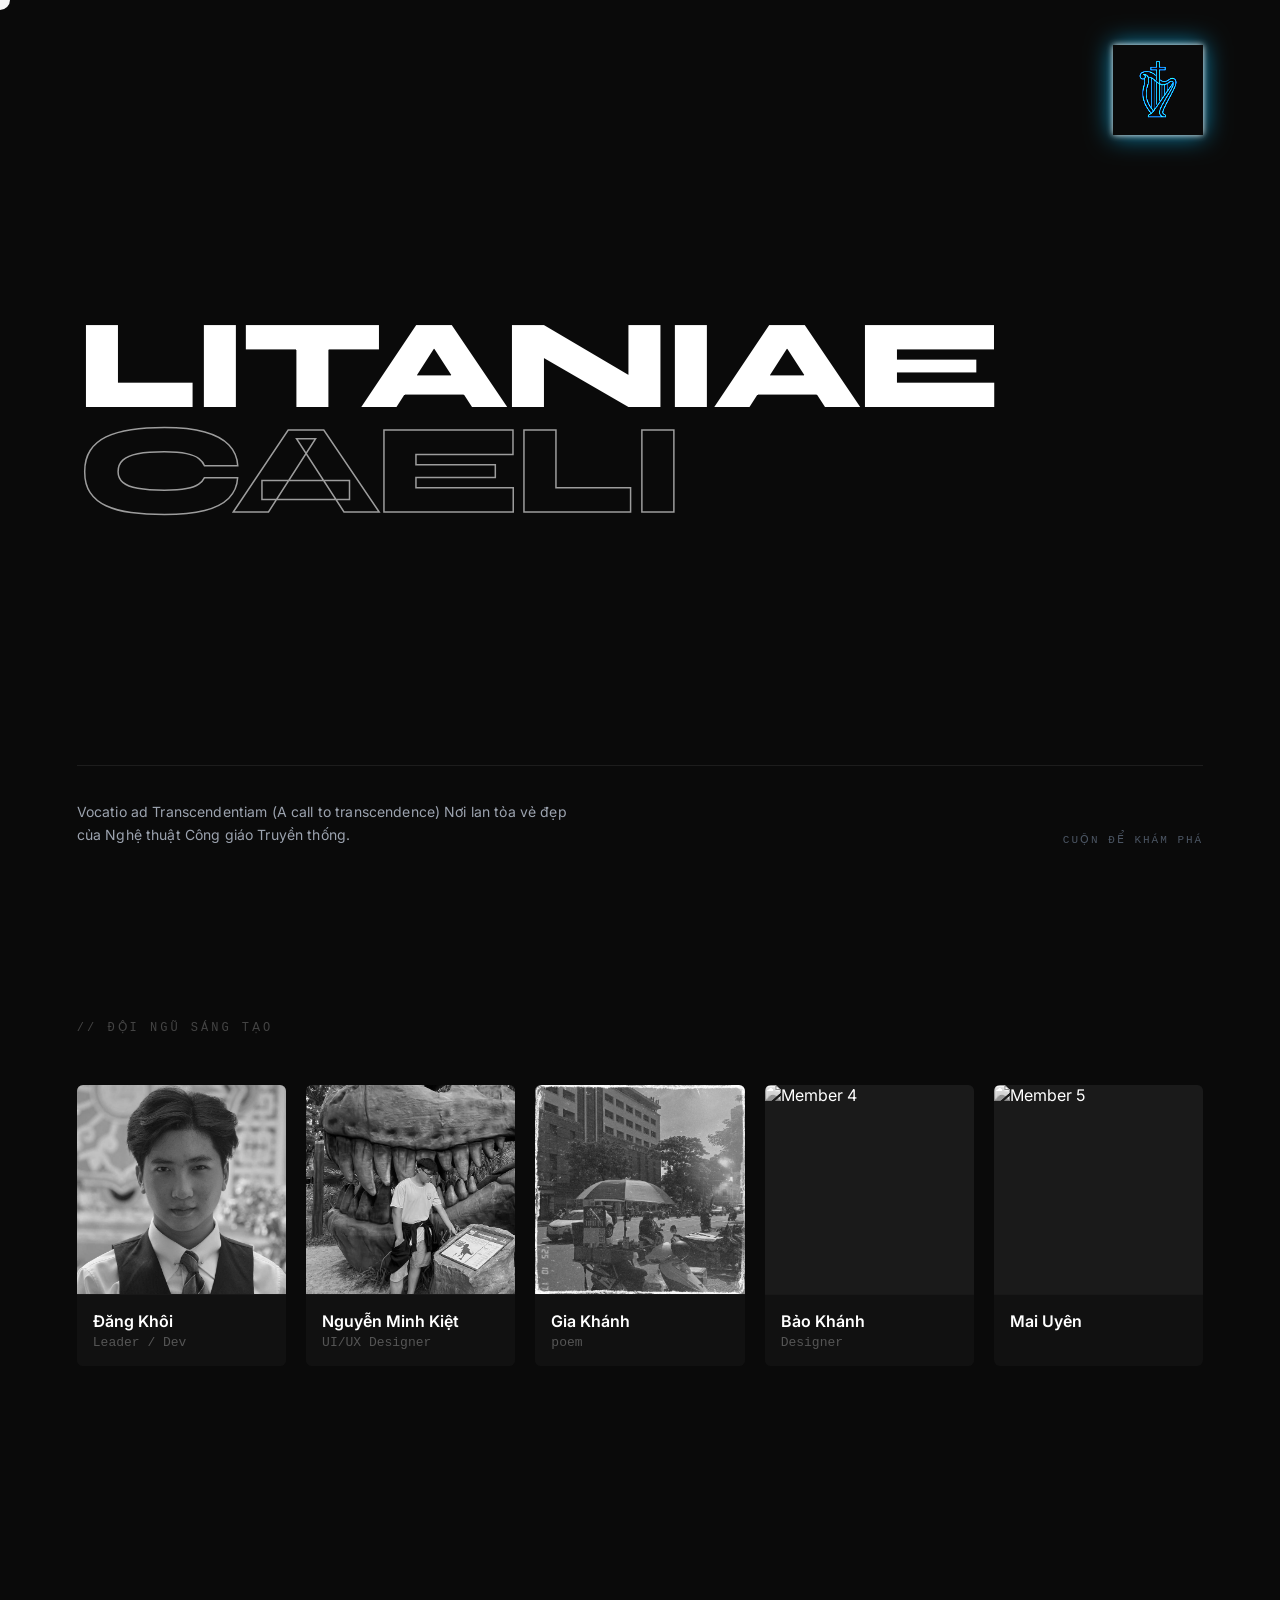
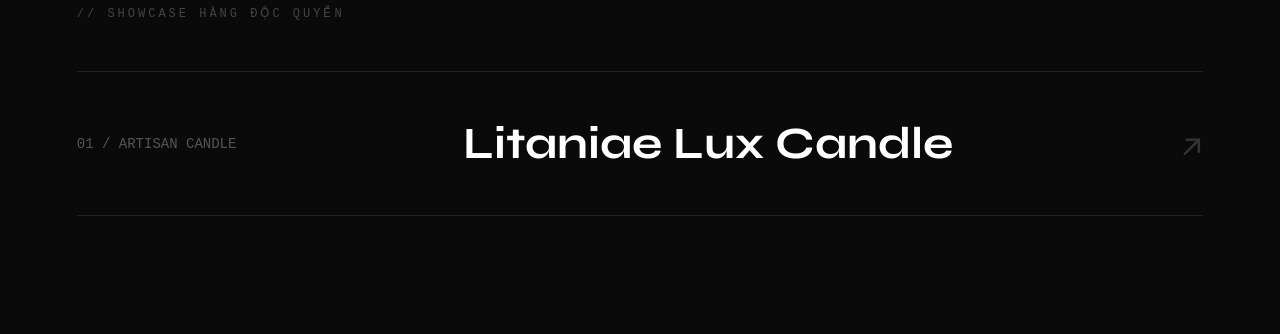
==== index.html @ fa3fce07 "Add files via upload" ====
<!DOCTYPE html>
<html lang="vi">

<head>
    <meta charset="UTF-8">
    <meta name="viewport" content="width=device-width, initial-scale=1.0">
    <title>Litaniae Caeli Showcase</title>
    <link rel="stylesheet" href="style.css">

    <link rel="preconnect" href="https://fonts.googleapis.com">
    <link rel="preconnect" href="https://fonts.gstatic.com" crossorigin>
    <link href="https://fonts.googleapis.com/css2?family=Syne:wght=700;800&family=Inter:wght=300;400;600&display=swap"
        rel="stylesheet">
</head>

<body>

    <div class="custom-cursor" id="cursor"></div>

    <main id="main-page">
        <section class="hero">
            <div class="hero-top-right-image hover-target" data-hover="ARTWORK">
                <img src="logo.jpg" alt="Litaniae Main Artwork">
            </div>

            <div class="hero-title-wrapper">
                <h1 class="hero-title">LITANIAE</h1>
                <h1 class="hero-title text-stroke">CAELI</h1>
            </div>

            <div class="hero-footer">
                <div class="hero-bio">
                    <p>Vocatio ad Transcendentiam (A call to transcendence)
                        Nơi lan tỏa vẻ đẹp của Nghệ thuật Công giáo Truyền thống.</p>
                </div>
                <div class="scroll-indicator">
                    <span>CUỘN ĐỂ KHÁM PHÁ</span>
                </div>
            </div>
        </section>

        <!-- KHU VỰC THÀNH VIÊN NHÓM -->
        <section class="gallery-section">
            <p class="section-tag">// ĐỘI NGŨ SÁNG TẠO</p>
            <div class="team-grid">

                <!-- Thành viên 1 -->
                <div class="team-card hover-target" data-hover="XEM"
                    onclick="openMemberDetail('Đăng Khôi', 'Trưởng Nhóm / Lead Developer', 'Đang theo học tại trường Đại Học Bách Khoa HCM, đam mê âm nhạc và kỹ thuật', '474802882_2032205493955279_142606396455532337_n.jpg')">
                    <div class="team-img-wrapper">
                        <img src="474802882_2032205493955279_142606396455532337_n.jpg" alt="Member 1">
                    </div>
                    <div class="team-info-brief">
                        <h3>Đăng Khôi</h3>
                        <p>Leader / Dev</p>
                    </div>
                </div>

                <!-- Thành viên 2 -->
                <div class="team-card hover-target" data-hover="XEM"
                    onclick="openMemberDetail('Nguyễn Minh Kiệt', 'UI/UX Designer', 'Đam mê viết code và tạo các chương trình.', '532950174_789521837352255_2466299959745146514_n.jpg')">
                    <div class="team-img-wrapper">
                        <img src="532950174_789521837352255_2466299959745146514_n.jpg" alt="Member 2">
                    </div>
                    <div class="team-info-brief">
                        <h3>Nguyễn Minh Kiệt</h3>
                        <p>UI/UX Designer</p>
                    </div>
                </div>

                <!-- Thành viên 3 -->
                <div class="team-card hover-target" data-hover="XEM"
                    onclick="openMemberDetail('Gia Khánh', 'poem', '', '572390786_1191962512827200_3098160770003406042_n.jpg')">
                    <div class="team-img-wrapper">
                        <img src="572390786_1191962512827200_3098160770003406042_n.jpg" alt="Member 3">
                    </div>
                    <div class="team-info-brief">
                        <h3>Gia Khánh</h3>
                        <p>poem</p>
                    </div>
                </div>

                <!-- Thành viên 4 -->
                <div class="team-card hover-target" data-hover="XEM"
                    onclick="openMemberDetail('Bảo Khánh', 'Designer', '', '')">
                    <div class="team-img-wrapper">
                        <img src="" alt="Member 4">
                    </div>
                    <div class="team-info-brief">
                        <h3>Bảo Khánh</h3>
                        <p>Designer</p>
                    </div>
                </div>

                <!-- Thành viên 5 -->
                <div class="team-card hover-target" data-hover="XEM" onclick="openMemberDetail('Mai Uyên', '', '', '')">
                    <div class="team-img-wrapper">
                        <img src="" alt="Member 5">
                    </div>
                    <div class="team-info-brief">
                        <h3>Mai Uyên</h3>
                        <p></p>
                    </div>
                </div>

            </div>
        </section>

        <!-- SHOWCASE SẢN PHẨM HOÀN THIỆN -->
        <section class="products-section">
            <p class="section-tag">// SHOWCASE HÀNG ĐỘC QUYỀN</p>
            <div class="awwwards-product-list">

                <div class="product-row hover-target" data-hover="MUA"
                    onclick="openDetail('Litaniae Lux Candle', '35,000 VND', 'Dòng nến thơm nghệ thuật cao cấp được chế tác thủ công hoàn toàn từ sáp đậu nành tự nhiên. Hương thơm thanh khiết mang lại cảm giác bình an, thư thái sâu lắng, tôn vinh nét đẹp không gian sống cổ điển và tĩnh lặng.', 'candle.jpg')">
                    <div class="prod-meta">01 / ARTISAN CANDLE</div>
                    <h2 class="prod-title">Litaniae Lux Candle</h2>
                    <span class="prod-arrow">↗</span>
                </div>

            </div>
        </section>
    </main>

    <!-- TRANG OVERLAY CHI TIẾT ĐỘNG (DÙNG CHUNG) -->
    <div class="detail-overlay-page hidden" id="detail-page">
        <!-- Nút Close cố định tinh tế góc phải -->
        <div class="close-fixed-zone hover-target" data-hover="ĐÓNG" onclick="closeDetail()">
            <span>← CLOSE</span>
        </div>

        <div class="detail-container" id="detail-container-layout">
            <div class="detail-gallery" id="detail-gallery-box">
                <img id="detail-img" src="" alt="Detail View">

                <!-- Icon cuộn chuột hướng dẫn (chỉ hiện ở bản Concept) -->
                <div class="scroll-down-hint" id="scroll-hint">
                    <span class="mouse-icon"></span>
                    <p>SCROLL DOWN</p>
                </div>
            </div>

            <div class="detail-content" id="detail-content-box">
                <h1 id="detail-name" class="detail-main-title">Tên tiêu đề</h1>
                <p id="detail-price" class="detail-main-price">Giá hoặc vị trí chức vụ</p>
                <p id="detail-desc" class="detail-main-desc">Nội dung văn bản chi tiết...</p>

                <!-- Form đặt hàng cao cấp (Sẽ ẩn nếu mở xem Thành Viên) -->
                <form id="orderForm" class="awwwards-form">
                    <input type="hidden" id="form-product-name">
                    <div class="input-line">
                        <input type="text" id="customerName" placeholder="HỌ VÀ TÊN của bạn là gì?" required>
                    </div>
                    <div class="input-line">
                        <input type="tel" id="phoneNumber" placeholder="SỐ ĐIỆN THOẠI / ZALO để nhận tư vấn..."
                            required>
                    </div>
                    <button type="submit" class="btn-submit-premium hover-target" data-hover="GỬI">GỬI ĐĂNG KÝ SỞ
                        HỮU</button>
                </form>
            </div>
        </div>
    </div>

    <script src="script.js"></script>
</body>

</html>
---- style.css ----
/* ==========================================================================
   1. RESET & SETUP NỀN TẢNG
   ========================================================================== */
* {
    margin: 0;
    padding: 0;
    box-sizing: border-box;
    cursor: none;
}

body {
    background-color: #0A0A0A;
    color: #ffffff;
    font-family: 'Inter', sans-serif;
    overflow-x: hidden;
    -webkit-font-smoothing: antialiased;
}

/* 🖱️ CUSTOM CURSOR */
.custom-cursor {
    width: 20px;
    height: 20px;
    background: #fff;
    border-radius: 50%;
    position: fixed;
    transform: translate(-50%, -50%);
    pointer-events: none;
    z-index: 9999;
    mix-blend-mode: difference;
    transition: width 0.2s cubic-bezier(0.16, 1, 0.3, 1),
        height 0.2s cubic-bezier(0.16, 1, 0.3, 1),
        background-color 0.2s;
    display: flex;
    align-items: center;
    justify-content: center;
    font-size: 0px;
    font-weight: bold;
    font-family: monospace;
    color: black;
}

.custom-cursor.active {
    width: 80px;
    height: 80px;
    background: #ffffff;
    mix-blend-mode: normal;
    font-size: 11px;
    letter-spacing: 2px;
}

/* ==========================================================================
   2. HERO SECTION & HIỆU ỨNG LOGO WOW NEON GLOW
   ========================================================================== */
.hero {
    height: 100vh;
    display: flex;
    flex-direction: column;
    justify-content: space-between;
    padding: 8vh 6vw 6vh 6vw;
    position: relative;
}

/* 🎯 LOGO SIÊU THỰC - TRẮNG XANH PHÁT SÁNG CAO CẤP */
.hero-top-right-image {
    position: absolute;
    top: 45px;
    right: 6vw;
    width: 90px;
    aspect-ratio: 1 / 1;
    overflow: hidden;
    z-index: 10;

    /* Tách nền trắng của JPG, đảo nét đen thành trắng */
    mix-blend-mode: screen;

    /* Chuỗi filter ma thuật: Đổi màu sang Cyan/Blue điện tử và đẩy mạnh độ sáng */
    filter: invert(1) brightness(1) contrast(1.2) sepia(1) hue-rotate(170deg) saturate(6) drop-shadow(0px 0px 3px rgba(255, 255, 255, 0.95)) drop-shadow(0px 0px 12px rgba(0, 191, 255, 0.7));

    /* Hiệu ứng nhịp đập lơ lửng tinh tế */
    animation: neonPulse 4s ease-in-out infinite alternate;
    transition: all 0.7s cubic-bezier(0.16, 1, 0.3, 1);
}

.hero-top-right-image img {
    width: 100%;
    height: 100%;
    object-fit: contain;
}

/* Khi người dùng hover chuột vào Logo */
.hero-top-right-image:hover {
    transform: scale(1.15) rotate(8deg);

    /* Tăng cường độ phát sáng Neon Cyber mạnh mẽ hơn khi hover */
    filter: invert(1) brightness(1.3) contrast(1.3) sepia(1) hue-rotate(175deg) saturate(9) drop-shadow(0px 0px 5px rgba(255, 255, 255, 1)) drop-shadow(0px 0px 20px rgba(0, 238, 255, 0.9)) drop-shadow(0px 0px 40px rgba(0, 102, 255, 0.4));
}

/* Animation tạo độ nhịp nhàng siêu thực cho logo */
@keyframes neonPulse {
    0% {
        transform: translateY(0);
        opacity: 0.85;
    }

    100% {
        transform: translateY(-6px);
        opacity: 1;
    }
}

.hero-title-wrapper {
    margin-top: auto;
    margin-bottom: auto;
    display: flex;
    flex-direction: column;
    justify-content: center;
    flex-grow: 1;
    z-index: 2;
    pointer-events: none;
}

.hero-title {
    font-family: 'Syne', sans-serif;
    font-size: 10vw;
    font-weight: 800;
    line-height: 0.82;
    letter-spacing: -0.04em;
    text-transform: uppercase;
}

.text-stroke {
    color: transparent;
    -webkit-text-stroke: 1.5px rgba(255, 255, 255, 0.6);
}

.hero-footer {
    display: flex;
    justify-content: space-between;
    align-items: flex-end;
    width: 100%;
    border-top: 1px solid rgba(255, 255, 255, 0.08);
    padding-top: 35px;
    z-index: 2;
}

.hero-bio {
    max-width: 500px;
    text-align: left;
}

.hero-bio p {
    font-family: 'Inter', sans-serif;
    font-size: 14px;
    font-weight: 400;
    line-height: 1.6;
    color: #9ca3af;
    letter-spacing: 0.01em;
}

.scroll-indicator {
    font-family: monospace;
    font-size: 11px;
    color: #4b5563;
    letter-spacing: 2px;
    display: flex;
    flex-direction: column;
    align-items: flex-end;
    gap: 8px;
    transition: color 0.3s;
}

.scroll-indicator:hover {
    color: #ffffff;
}

/* ==========================================================================
   3. VISUAL GALLERY & TEAM GRID
   ========================================================================== */
.gallery-section,
.products-section {
    padding: 120px 6vw;
}

.section-tag {
    font-family: monospace;
    color: #444;
    font-size: 12px;
    margin-bottom: 50px;
    letter-spacing: 3px;
}

.team-grid {
    display: grid;
    grid-template-columns: repeat(5, 1fr);
    gap: 30px 20px;
}

.team-card {
    background: #111;
    border-radius: 6px;
    overflow: hidden;
    display: flex;
    flex-direction: column;
    transition: transform 0.4s ease;
}

.team-img-wrapper {
    width: 100%;
    aspect-ratio: 1 / 1;
    overflow: hidden;
    background: #1a1a1a;
}

.team-card img {
    width: 100%;
    height: 100%;
    object-fit: cover;
    filter: grayscale(100%);
    transition: transform 0.8s cubic-bezier(0.16, 1, 0.3, 1),
        filter 0.8s cubic-bezier(0.16, 1, 0.3, 1);
}

.team-card:hover img {
    transform: scale(1.06);
    filter: grayscale(0%);
}

.team-info-brief {
    padding: 16px;
    background: #111;
    border-top: 1px solid rgba(255, 255, 255, 0.03);
}

.team-info-brief h3 {
    font-size: 16px;
    font-weight: 600;
    color: #ffffff;
    margin-bottom: 4px;
}

.team-info-brief p {
    font-size: 13px;
    color: #555;
    font-family: monospace;
}

/* ==========================================================================
   4. PRODUCT SHOWCASE
   ========================================================================== */
.awwwards-product-list {
    border-top: 1px solid #222;
}

.product-row {
    display: flex;
    justify-content: space-between;
    align-items: center;
    padding: 45px 0;
    border-bottom: 1px solid #222;
    transition: padding 0.4s cubic-bezier(0.16, 1, 0.3, 1),
        border-color 0.4s;
}

.product-row:hover {
    padding-left: 30px;
    border-color: #ffffff;
}

.prod-meta {
    font-family: monospace;
    color: #555;
    font-size: 14px;
}

.prod-title {
    font-family: 'Syne', sans-serif;
    font-size: 3.5vw;
    font-weight: 700;
    transition: color 0.3s;
}

.product-row:hover .prod-title {
    color: #22d3ee;
}

.prod-arrow {
    font-size: 2.5vw;
    color: #333;
    transition: transform 0.3s, color 0.3s;
}

.product-row:hover .prod-arrow {
    color: #fff;
    transform: translate(5px, -5px);
}

/* ==========================================================================
   5. DETAIL PAGE OVERLAY
   ========================================================================== */
.detail-overlay-page {
    position: fixed;
    inset: 0;
    background: #0A0A0A;
    z-index: 1000;
    overflow-y: auto;
    opacity: 0;
    visibility: hidden;
    transform: translateY(100%);
    transition: transform 0.85s cubic-bezier(0.16, 1, 0.3, 1),
        opacity 0.6s ease,
        visibility 0.85s;
}

.detail-overlay-page.slide-from-right {
    transform: translateX(100%) translateY(0%);
}

.detail-overlay-page.active-page {
    transform: translateX(0%) translateY(0%);
    opacity: 1;
    visibility: visible;
}

.hidden {
    display: none !important;
}

.close-fixed-zone {
    position: fixed;
    top: 40px;
    right: 6vw;
    font-family: monospace;
    font-size: 11px;
    letter-spacing: 3px;
    color: #ffffff;
    background: rgba(10, 10, 10, 0.7);
    padding: 12px 24px;
    border: 1px solid rgba(255, 255, 255, 0.15);
    border-radius: 30px;
    backdrop-filter: blur(12px);
    z-index: 1010;
    transition: all 0.3s cubic-bezier(0.16, 1, 0.3, 1);
}

.close-fixed-zone:hover {
    background: #ffffff;
    color: #000000;
    border-color: #ffffff;
}

.detail-container {
    display: flex;
    flex-direction: column;
    width: 100%;
}

.detail-container .detail-gallery {
    width: 90%;
    height: 85vh;
    margin: 20px auto 0 auto;
    position: relative;
    overflow: hidden;
    border-radius: 12px;
    border: 1px solid rgba(255, 255, 255, 0.05);
}

.detail-container .detail-gallery img {
    width: 100%;
    height: 100%;
    object-fit: cover;
    transform: scale(1.15);
    transition: transform 1.6s cubic-bezier(0.16, 1, 0.3, 1);
}

.detail-overlay-page.active-page .detail-gallery img {
    transform: scale(1.0);
}

.scroll-down-hint {
    position: absolute;
    bottom: 30px;
    left: 50%;
    transform: translateX(-50%);
    text-align: center;
    font-family: monospace;
    font-size: 11px;
    letter-spacing: 2px;
    color: rgba(255, 255, 255, 0.5);
    pointer-events: none;
}

.mouse-icon {
    display: block;
    width: 20px;
    height: 32px;
    border: 2px solid rgba(255, 255, 255, 0.6);
    border-radius: 15px;
    margin: 0 auto 10px;
    position: relative;
}

.mouse-icon::before {
    content: '';
    width: 4px;
    height: 8px;
    background: #fff;
    position: absolute;
    top: 6px;
    left: 50%;
    transform: translateX(-50%);
    border-radius: 2px;
    animation: scrollWheel 1.5s infinite;
}

.detail-container .detail-content {
    max-width: 750px;
    margin: 80px auto 80px auto;
    padding: 0 20px;
}

.detail-container.member-layout {
    display: grid;
    grid-template-columns: 45% 55%;
    gap: 80px;
    max-width: 1200px;
    margin: 100px auto 0 auto;
    padding: 0 4vw;
    align-items: center;
}

.detail-container.member-layout .detail-gallery {
    width: 100%;
    height: auto;
    aspect-ratio: 3 / 4;
    margin: 0;
    border-radius: 8px;
}

.detail-container.member-layout .detail-content {
    margin: 0;
    padding: 0;
}

.detail-main-title,
.detail-main-price,
.detail-main-desc,
.awwwards-form {
    opacity: 0;
    transform: translateY(40px);
    transition: opacity 0.85s cubic-bezier(0.16, 1, 0.3, 1),
        transform 0.85s cubic-bezier(0.16, 1, 0.3, 1);
}

.detail-overlay-page.active-page .detail-main-title {
    opacity: 1;
    transform: translateY(0);
    transition-delay: 0.3s;
}

.detail-overlay-page.active-page .detail-main-price {
    opacity: 1;
    transform: translateY(0);
    transition-delay: 0.42s;
}

.detail-overlay-page.active-page .detail-main-desc {
    opacity: 1;
    transform: translateY(0);
    transition-delay: 0.54s;
}

.detail-overlay-page.active-page .awwwards-form {
    opacity: 1;
    transform: translateY(0);
    transition-delay: 0.66s;
}

.detail-main-title {
    font-size: 3.8vw;
    line-height: 1.1;
    margin-bottom: 15px;
    letter-spacing: -0.02em;
}

.detail-main-price {
    font-family: monospace;
    font-size: 19px;
    color: #22d3ee;
    margin-bottom: 35px;
    letter-spacing: 1px;
}

.detail-main-desc {
    color: #a3a3a3;
    line-height: 1.8;
    margin-bottom: 50px;
    font-size: 16px;
}

.awwwards-form .input-line {
    border-bottom: 1px solid #222;
    margin-bottom: 35px;
    padding: 14px 0;
    transition: border-color 0.4s;
}

.awwwards-form .input-line:focus-within {
    border-color: #ffffff;
}

.awwwards-form input {
    width: 100%;
    background: transparent;
    border: none;
    color: #ffffff;
    font-size: 16px;
    font-family: 'Inter', sans-serif;
}

.awwwards-form input:focus {
    outline: none;
}

.awwwards-form input::placeholder {
    color: #444;
}

.btn-submit-premium {
    width: 100%;
    background: #ffffff;
    color: #000000;
    padding: 22px;
    font-size: 13px;
    font-weight: bold;
    letter-spacing: 2px;
    margin-top: 10px;
    border: none;
    transition: background 0.3s, color 0.3s;
}

.btn-submit-premium:hover {
    background: #22d3ee;
    color: #000000;
}

/* ==========================================================================
   6. RESPONSIVE DESIGN (TỐI ƯU HIỂN THỊ MOBILE HOÀN HẢO)
   ========================================================================== */
@media (max-width: 1200px) {
    .team-grid {
        grid-template-columns: repeat(3, 1fr);
    }

    .detail-container.member-layout {
        grid-template-columns: 1fr;
        gap: 40px;
        margin-top: 60px;
    }

    .detail-container.member-layout .detail-gallery {
        max-width: 380px;
        margin: 0 auto;
    }
}

@media (max-width: 768px) {
    .hero {
        padding: 130px 6vw 4vh 6vw;
    }

    .hero-top-right-image {
        position: absolute;
        top: 30px;
        right: 6vw;
        width: 65px;
    }

    .hero-footer {
        flex-direction: column;
        align-items: flex-start;
        gap: 25px;
    }

    .scroll-indicator {
        align-items: flex-start;
    }

    .hero-title {
        font-size: 14vw;
    }

    .detail-main-title {
        font-size: 7vw;
    }

    .detail-container .detail-gallery {
        width: 100%;
        height: 55vh;
    }
}

@media (max-width: 550px) {
    .team-grid {
        grid-template-columns: repeat(2, 1fr);
        gap: 15px;
    }
}
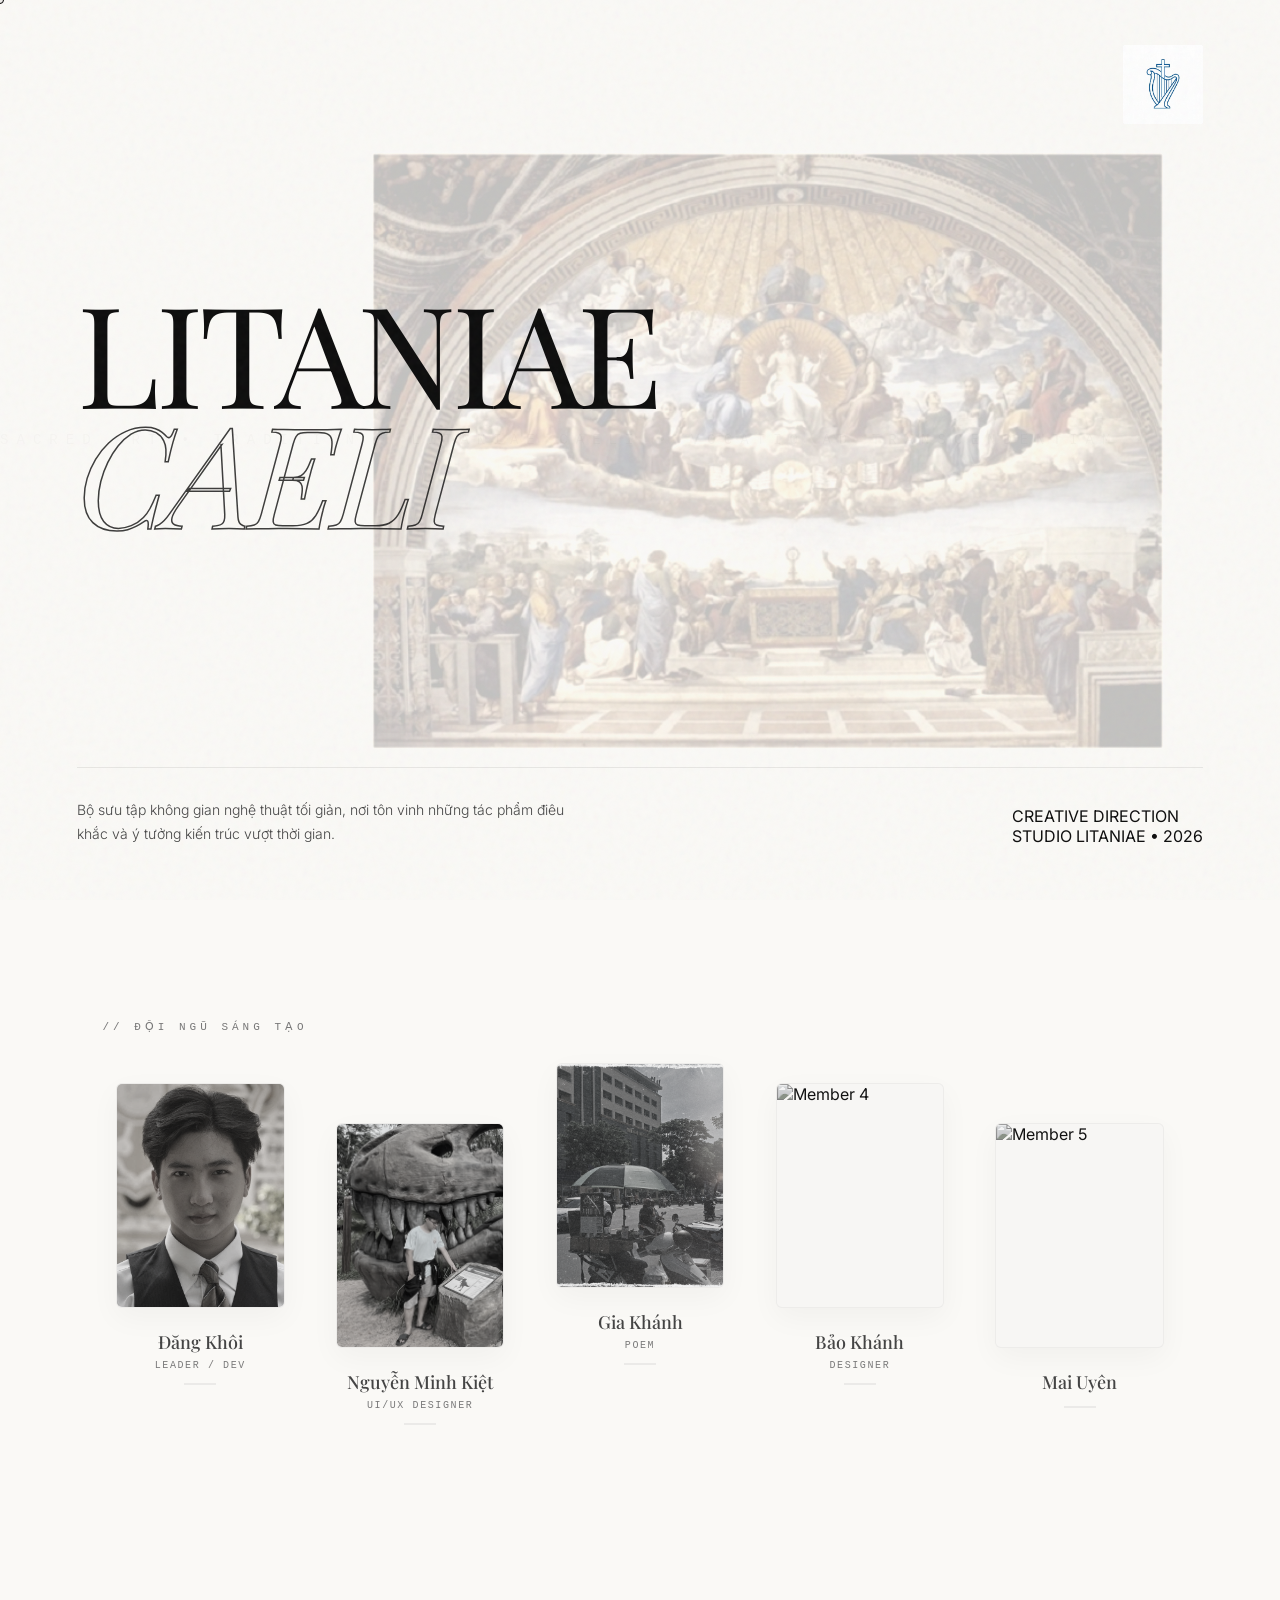
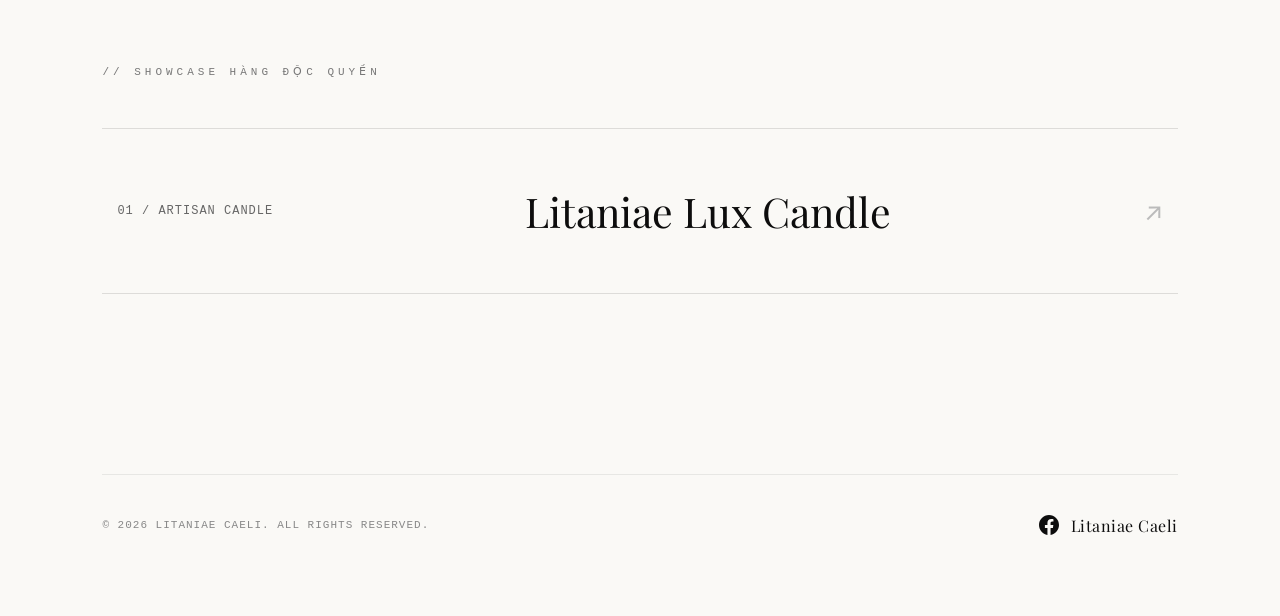
==== commit 2f0cbbab: "Add files via upload" ====
--- a/index.html
+++ b/index.html
@@ -9,7 +9,8 @@
 
     <link rel="preconnect" href="https://fonts.googleapis.com">
     <link rel="preconnect" href="https://fonts.gstatic.com" crossorigin>
-    <link href="https://fonts.googleapis.com/css2?family=Syne:wght=700;800&family=Inter:wght=300;400;600&display=swap"
+    <link
+        href="https://fonts.googleapis.com/css2?family=Playfair+Display:ital,wght@0,400;0,600;1,400&family=Inter:wght@300;400;500&family=Syne:wght@700;800&display=swap"
         rel="stylesheet">
 </head>
 
@@ -18,35 +19,40 @@
     <div class="custom-cursor" id="cursor"></div>
 
     <main id="main-page">
-        <section class="hero">
+        <section class="hero hover-hero-trigger">
+            <div class="hero-background-artwork">
+                <img src="tranhmain.jpg" alt="Christian Antique Artwork">
+            </div>
+
             <div class="hero-top-right-image hover-target" data-hover="ARTWORK">
                 <img src="logo.jpg" alt="Litaniae Main Artwork">
             </div>
 
             <div class="hero-title-wrapper">
-                <h1 class="hero-title">LITANIAE</h1>
-                <h1 class="hero-title text-stroke">CAELI</h1>
+                <h1 class="hero-title main-solid-text">LITANIAE</h1>
+                <h1 class="hero-title text-stroke animate-stroke">
+                    <span class="stroke-inner"><i>CAELI</i></span>
+                </h1>
             </div>
 
             <div class="hero-footer">
                 <div class="hero-bio">
-                    <p>Vocatio ad Transcendentiam (A call to transcendence)
-                        Nơi lan tỏa vẻ đẹp của Nghệ thuật Công giáo Truyền thống.</p>
+                    <p>Bộ sưu tập không gian nghệ thuật tối giản, nơi tôn vinh những tác phẩm điêu khắc và ý tưởng kiến
+                        trúc vượt thời gian.</p>
                 </div>
-                <div class="scroll-indicator">
-                    <span>CUỘN ĐỂ KHÁM PHÁ</span>
+                <div class="hero-meta">
+                    <p class="meta-label">CREATIVE DIRECTION</p>
+                    <p class="meta-value">STUDIO LITANIAE • 2026</p>
                 </div>
             </div>
         </section>
 
-        <!-- KHU VỰC THÀNH VIÊN NHÓM -->
         <section class="gallery-section">
             <p class="section-tag">// ĐỘI NGŨ SÁNG TẠO</p>
             <div class="team-grid">
 
-                <!-- Thành viên 1 -->
                 <div class="team-card hover-target" data-hover="XEM"
-                    onclick="openMemberDetail('Đăng Khôi', 'Trưởng Nhóm / Lead Developer', 'Đang theo học tại trường Đại Học Bách Khoa HCM, đam mê âm nhạc và kỹ thuật', '474802882_2032205493955279_142606396455532337_n.jpg')">
+                    onclick="openMember('Đăng Khôi', 'Trưởng Nhóm / Lead Developer', 'Đang theo học tại trường Đại Học Bách Khoa HCM, đam mê âm nhạc và kỹ thuật', '474802882_2032205493955279_142606396455532337_n.jpg')">
                     <div class="team-img-wrapper">
                         <img src="474802882_2032205493955279_142606396455532337_n.jpg" alt="Member 1">
                     </div>
@@ -56,9 +62,8 @@
                     </div>
                 </div>
 
-                <!-- Thành viên 2 -->
                 <div class="team-card hover-target" data-hover="XEM"
-                    onclick="openMemberDetail('Nguyễn Minh Kiệt', 'UI/UX Designer', 'Đam mê viết code và tạo các chương trình.', '532950174_789521837352255_2466299959745146514_n.jpg')">
+                    onclick="openMember('Nguyễn Minh Kiệt', 'UI/UX Designer', 'Đam mê viết code và tạo các chương trình.', '532950174_789521837352255_2466299959745146514_n.jpg')">
                     <div class="team-img-wrapper">
                         <img src="532950174_789521837352255_2466299959745146514_n.jpg" alt="Member 2">
                     </div>
@@ -68,9 +73,8 @@
                     </div>
                 </div>
 
-                <!-- Thành viên 3 -->
                 <div class="team-card hover-target" data-hover="XEM"
-                    onclick="openMemberDetail('Gia Khánh', 'poem', '', '572390786_1191962512827200_3098160770003406042_n.jpg')">
+                    onclick="openMember('Gia Khánh', 'poem', '', '572390786_1191962512827200_3098160770003406042_n.jpg')">
                     <div class="team-img-wrapper">
                         <img src="572390786_1191962512827200_3098160770003406042_n.jpg" alt="Member 3">
                     </div>
@@ -80,9 +84,8 @@
                     </div>
                 </div>
 
-                <!-- Thành viên 4 -->
                 <div class="team-card hover-target" data-hover="XEM"
-                    onclick="openMemberDetail('Bảo Khánh', 'Designer', '', '')">
+                    onclick="openMember('Bảo Khánh', 'Designer', '', '')">
                     <div class="team-img-wrapper">
                         <img src="" alt="Member 4">
                     </div>
@@ -92,8 +95,7 @@
                     </div>
                 </div>
 
-                <!-- Thành viên 5 -->
-                <div class="team-card hover-target" data-hover="XEM" onclick="openMemberDetail('Mai Uyên', '', '', '')">
+                <div class="team-card hover-target" data-hover="XEM" onclick="openMember('Mai Uyên', '', '', '')">
                     <div class="team-img-wrapper">
                         <img src="" alt="Member 5">
                     </div>
@@ -106,13 +108,12 @@
             </div>
         </section>
 
-        <!-- SHOWCASE SẢN PHẨM HOÀN THIỆN -->
         <section class="products-section">
             <p class="section-tag">// SHOWCASE HÀNG ĐỘC QUYỀN</p>
             <div class="awwwards-product-list">
 
                 <div class="product-row hover-target" data-hover="MUA"
-                    onclick="openDetail('Litaniae Lux Candle', '35,000 VND', 'Dòng nến thơm nghệ thuật cao cấp được chế tác thủ công hoàn toàn từ sáp đậu nành tự nhiên. Hương thơm thanh khiết mang lại cảm giác bình an, thư thái sâu lắng, tôn vinh nét đẹp không gian sống cổ điển và tĩnh lặng.', 'candle.jpg')">
+                    onclick="openProduct('Litaniae Lux Candle', '35,000 VND', 'Dòng nến thơm nghệ thuật cao cấp được chế tác thủ công hoàn toàn từ sáp đậu nành tự nhiên. Hương thơm thanh khiết mang lại cảm giác bình an, thư thái sâu lắng, tôn vinh nét đẹp không gian sống cổ điển và tĩnh lặng.', 'candle.jpg')">
                     <div class="prod-meta">01 / ARTISAN CANDLE</div>
                     <h2 class="prod-title">Litaniae Lux Candle</h2>
                     <span class="prod-arrow">↗</span>
@@ -120,20 +121,30 @@
 
             </div>
         </section>
+
+        <footer class="site-footer">
+            <div class="footer-divider"></div>
+            <div class="footer-container">
+                <p class="footer-copyright">© 2026 LITANIAE CAELI. ALL RIGHTS RESERVED.</p>
+
+                <a href="https://www.facebook.com/litaniaecaeli" target="_blank" rel="noopener noreferrer"
+                    class="footer-fb-link hover-target" data-hover="GHÉ THĂM">
+                    <svg class="fb-icon" xmlns="http://www.w3.org/2000/svg" viewBox="0 0 24 24">
+                        <path
+                            d="M24 12.073c0-6.627-5.373-12-12-12s-12 5.373-12 12c0 5.99 4.388 10.954 10.125 11.854v-8.385H7.078v-3.47h3.047V9.43c0-3.007 1.792-4.669 4.533-4.669 1.312 0 2.686.235 2.686.235v2.953H15.83c-1.491 0-1.956.925-1.956 1.874v2.25h3.328l-.532 3.47h-2.796v8.385C19.612 23.027 24 18.062 24 12.073z" />
+                    </svg>
+                    <span class="fb-page-name">Litaniae Caeli</span>
+                </a>
+            </div>
+        </footer>
     </main>
 
-    <!-- TRANG OVERLAY CHI TIẾT ĐỘNG (DÙNG CHUNG) -->
-    <div class="detail-overlay-page hidden" id="detail-page">
-        <!-- Nút Close cố định tinh tế góc phải -->
-        <div class="close-fixed-zone hover-target" data-hover="ĐÓNG" onclick="closeDetail()">
-            <span>← CLOSE</span>
-        </div>
+    <div id="detail-page" class="detail-overlay-page hidden">
+        <button class="close-fixed-zone hover-target" data-hover="ĐÓNG" onclick="closeDetail()">CLOSE ✕</button>
 
-        <div class="detail-container" id="detail-container-layout">
-            <div class="detail-gallery" id="detail-gallery-box">
+        <div id="detail-layout-container" class="detail-container">
+            <div class="detail-gallery">
                 <img id="detail-img" src="" alt="Detail View">
-
-                <!-- Icon cuộn chuột hướng dẫn (chỉ hiện ở bản Concept) -->
                 <div class="scroll-down-hint" id="scroll-hint">
                     <span class="mouse-icon"></span>
                     <p>SCROLL DOWN</p>
@@ -143,9 +154,9 @@
             <div class="detail-content" id="detail-content-box">
                 <h1 id="detail-name" class="detail-main-title">Tên tiêu đề</h1>
                 <p id="detail-price" class="detail-main-price">Giá hoặc vị trí chức vụ</p>
-                <p id="detail-desc" class="detail-main-desc">Nội dung văn bản chi tiết...</p>
 
-                <!-- Form đặt hàng cao cấp (Sẽ ẩn nếu mở xem Thành Viên) -->
+                <div id="detail-desc" class="detail-main-desc">Nội dung văn bản chi tiết...</div>
+
                 <form id="orderForm" class="awwwards-form">
                     <input type="hidden" id="form-product-name">
                     <div class="input-line">
--- a/style.css
+++ b/style.css
@@ -1,322 +1,444 @@
 /* ==========================================================================
-   1. RESET & SETUP NỀN TẢNG
+   1. RESET & HIỆU ỨNG NỀN NGHỆ THUẬT TOÀN DIỆN
    ========================================================================== */
 * {
     margin: 0;
     padding: 0;
     box-sizing: border-box;
     cursor: none;
+    /* Ẩn chuột mặc định để dùng Custom Cursor */
 }
 
 body {
-    background-color: #0A0A0A;
-    color: #ffffff;
+    background-color: #FAF9F6;
+    /* Màu trắng kem ngà phong cách bảo tàng nghệ thuật */
+    color: #0D0D0D;
+    /* Màu charcoal đen đậm sâu sắc */
     font-family: 'Inter', sans-serif;
     overflow-x: hidden;
     -webkit-font-smoothing: antialiased;
-}
-
-/* 🖱️ CUSTOM CURSOR */
+    position: relative;
+}
+
+/* Hiệu ứng màng hạt nhiễu (Grain Noise Texture) phủ mịn toàn trang */
+body::before {
+    content: "";
+    position: fixed;
+    top: 0;
+    left: 0;
+    width: 100vw;
+    height: 100vh;
+    opacity: 0.04;
+    background-image: url("data:image/svg+xml,%3Csvg viewBox='0 0 200 200' xmlns='http://www.w3.org/2000/svg'%3E%3Cfilter id='noiseFilter'%3E%3CfeTurbulence type='fractalNoise' baseFrequency='0.65' numOctaves='3' stitchTiles='stitch'/%3E%3C/filter%3E%3Crect width='100%25' height='100%25' filter='url(%23noiseFilter)'/%3E%3C/svg%3E");
+    pointer-events: none;
+    z-index: 99999;
+}
+
+/* 🖱️ CUSTOM CURSOR ĐUỔI BẮT CỰC MƯỢT */
 .custom-cursor {
-    width: 20px;
-    height: 20px;
-    background: #fff;
+    width: 8px;
+    height: 8px;
+    background: #0D0D0D;
+    border: 1px solid #FAF9F6;
     border-radius: 50%;
     position: fixed;
     transform: translate(-50%, -50%);
     pointer-events: none;
-    z-index: 9999;
+    z-index: 200000;
     mix-blend-mode: difference;
-    transition: width 0.2s cubic-bezier(0.16, 1, 0.3, 1),
-        height 0.2s cubic-bezier(0.16, 1, 0.3, 1),
-        background-color 0.2s;
+    transition: width 0.3s cubic-bezier(0.16, 1, 0.3, 1),
+        height 0.3s cubic-bezier(0.16, 1, 0.3, 1),
+        background-color 0.3s ease;
     display: flex;
     align-items: center;
     justify-content: center;
     font-size: 0px;
-    font-weight: bold;
     font-family: monospace;
-    color: black;
+    color: #FAF9F6;
+    letter-spacing: 1px;
+    white-space: nowrap;
 }
 
 .custom-cursor.active {
-    width: 80px;
-    height: 80px;
-    background: #ffffff;
+    width: 100px;
+    height: 100px;
+    background: #0D0D0D;
+    border-color: #0D0D0D;
     mix-blend-mode: normal;
-    font-size: 11px;
-    letter-spacing: 2px;
+    font-size: 10px;
+    font-weight: 500;
 }
 
 /* ==========================================================================
-   2. HERO SECTION & HIỆU ỨNG LOGO WOW NEON GLOW
+   2. HERO SECTION & TYPOGRAPHY EFFECT
    ========================================================================== */
 .hero {
     height: 100vh;
     display: flex;
     flex-direction: column;
     justify-content: space-between;
-    padding: 8vh 6vw 6vh 6vw;
+    padding: 6vh 6vw;
     position: relative;
-}
-
-/* 🎯 LOGO SIÊU THỰC - TRẮNG XANH PHÁT SÁNG CAO CẤP */
+    z-index: 2;
+}
+
+/* 🌟 CẢI TIẾN: Căn chỉnh hình ảnh tranh cổ ở vị trí vàng, hiển thị nghệ thuật đẹp mắt */
+.hero-background-artwork {
+    position: absolute;
+    top: 50%;
+    left: 60%;
+    /* Dịch sang phải một chút để lộ rõ khối bố cục tranh độc lập với text chính */
+    transform: translate(-50%, -50%);
+    width: 62vw;
+    height: 80vh;
+    opacity: 0.22;
+    /* Tăng nhẹ độ đậm để tranh rõ ràng, sắc nét tinh tế hơn */
+    mix-blend-mode: multiply;
+    pointer-events: none;
+    z-index: -1;
+    display: flex;
+    justify-content: center;
+    align-items: center;
+    transition: transform 1.2s cubic-bezier(0.16, 1, 0.3, 1), opacity 0.8s ease;
+}
+
+.hero-background-artwork img {
+    width: 100%;
+    height: 100%;
+    object-fit: contain;
+    /* Đảm bảo tranh giữ nguyên tỷ lệ gốc không bị méo nát */
+    filter: sepia(25%) contrast(1.15) brightness(0.98);
+}
+
+/* Hiệu ứng tương tác nhẹ khi hover vào vùng Hero */
+.hero:hover .hero-background-artwork {
+    transform: translate(-49%, -51%) scale(1.01);
+    opacity: 0.25;
+}
+
 .hero-top-right-image {
     position: absolute;
-    top: 45px;
+    top: 5vh;
     right: 6vw;
-    width: 90px;
-    aspect-ratio: 1 / 1;
-    overflow: hidden;
+    width: 80px;
     z-index: 10;
-
-    /* Tách nền trắng của JPG, đảo nét đen thành trắng */
-    mix-blend-mode: screen;
-
-    /* Chuỗi filter ma thuật: Đổi màu sang Cyan/Blue điện tử và đẩy mạnh độ sáng */
-    filter: invert(1) brightness(1) contrast(1.2) sepia(1) hue-rotate(170deg) saturate(6) drop-shadow(0px 0px 3px rgba(255, 255, 255, 0.95)) drop-shadow(0px 0px 12px rgba(0, 191, 255, 0.7));
-
-    /* Hiệu ứng nhịp đập lơ lửng tinh tế */
-    animation: neonPulse 4s ease-in-out infinite alternate;
-    transition: all 0.7s cubic-bezier(0.16, 1, 0.3, 1);
 }
 
 .hero-top-right-image img {
     width: 100%;
     height: 100%;
     object-fit: contain;
-}
-
-/* Khi người dùng hover chuột vào Logo */
-.hero-top-right-image:hover {
-    transform: scale(1.15) rotate(8deg);
-
-    /* Tăng cường độ phát sáng Neon Cyber mạnh mẽ hơn khi hover */
-    filter: invert(1) brightness(1.3) contrast(1.3) sepia(1) hue-rotate(175deg) saturate(9) drop-shadow(0px 0px 5px rgba(255, 255, 255, 1)) drop-shadow(0px 0px 20px rgba(0, 238, 255, 0.9)) drop-shadow(0px 0px 40px rgba(0, 102, 255, 0.4));
-}
-
-/* Animation tạo độ nhịp nhàng siêu thực cho logo */
-@keyframes neonPulse {
+    mix-blend-mode: multiply;
+}
+
+.hero-title-wrapper {
+    margin: auto 0;
+    position: relative;
+}
+
+.hero-title {
+    font-family: 'Playfair Display', serif;
+    font-size: 11vw;
+    font-weight: 400;
+    line-height: 0.85;
+    letter-spacing: -0.03em;
+}
+
+.main-solid-text {
+    color: #0D0D0D;
+}
+
+.text-stroke {
+    font-family: 'Playfair Display', serif;
+}
+
+.text-stroke i {
+    font-style: italic;
+}
+
+/* 🌟 SỬA TRIỆT ĐỂ LỖI CHỮ I KHÔNG TÔ FULL MÀU: Đồng bộ hóa font-style italic sâu vào inner stroke */
+.animate-stroke .stroke-inner {
+    position: relative;
+    color: transparent;
+    -webkit-text-stroke: 1.5px rgba(13, 13, 13, 0.8);
+    transition: all 0.7s cubic-bezier(0.19, 1, 0.22, 1);
+    display: inline-block;
+}
+
+/* Ép text giả lập mang thuộc tính i (italic) giống hệt text gốc để khít từng pixel đơn lẻ */
+.animate-stroke .stroke-inner::before {
+    content: "CAELI";
+    position: absolute;
+    top: 0;
+    left: 0;
+    width: 100%;
+    height: 0%;
+    color: #0D0D0D;
+    -webkit-text-stroke: 0px transparent;
+    font-style: italic;
+    /* Bảo đảm chữ I và toàn bộ chữ nghiêng đều khít nhau */
+    overflow: hidden;
+    transition: height 0.6s cubic-bezier(0.19, 1, 0.22, 1);
+}
+
+.hover-hero-trigger:hover .animate-stroke .stroke-inner::before {
+    height: 100%;
+}
+
+/* Chữ chạy nền sang trọng mờ ảo */
+.hero::before {
+    content: "SACRED ART • TRADITION • LITANIAE CAELI • VOCATIO AD TRANSCENDENTIAM • ";
+    position: absolute;
+    top: 48%;
+    left: 0;
+    width: 200%;
+    font-family: monospace;
+    font-size: 1.1vw;
+    color: rgba(13, 13, 13, 0.02);
+    letter-spacing: 8px;
+    white-space: nowrap;
+    pointer-events: none;
+    animation: marquee 35s linear infinite;
+}
+
+@keyframes marquee {
     0% {
-        transform: translateY(0);
-        opacity: 0.85;
+        transform: translateX(0%);
     }
 
     100% {
-        transform: translateY(-6px);
-        opacity: 1;
-    }
-}
-
-.hero-title-wrapper {
-    margin-top: auto;
-    margin-bottom: auto;
-    display: flex;
-    flex-direction: column;
-    justify-content: center;
-    flex-grow: 1;
-    z-index: 2;
-    pointer-events: none;
-}
-
-.hero-title {
-    font-family: 'Syne', sans-serif;
-    font-size: 10vw;
-    font-weight: 800;
-    line-height: 0.82;
-    letter-spacing: -0.04em;
-    text-transform: uppercase;
-}
-
-.text-stroke {
-    color: transparent;
-    -webkit-text-stroke: 1.5px rgba(255, 255, 255, 0.6);
+        transform: translateX(-50%);
+    }
 }
 
 .hero-footer {
     display: flex;
     justify-content: space-between;
     align-items: flex-end;
-    width: 100%;
-    border-top: 1px solid rgba(255, 255, 255, 0.08);
-    padding-top: 35px;
-    z-index: 2;
+    border-top: 1px solid rgba(13, 13, 13, 0.08);
+    padding-top: 30px;
 }
 
 .hero-bio {
     max-width: 500px;
-    text-align: left;
 }
 
 .hero-bio p {
-    font-family: 'Inter', sans-serif;
     font-size: 14px;
-    font-weight: 400;
-    line-height: 1.6;
-    color: #9ca3af;
-    letter-spacing: 0.01em;
+    line-height: 1.7;
+    color: #444444;
+    font-weight: 300;
 }
 
 .scroll-indicator {
     font-family: monospace;
     font-size: 11px;
-    color: #4b5563;
+    color: #666666;
     letter-spacing: 2px;
-    display: flex;
-    flex-direction: column;
-    align-items: flex-end;
-    gap: 8px;
-    transition: color 0.3s;
-}
-
-.scroll-indicator:hover {
-    color: #ffffff;
 }
 
 /* ==========================================================================
-   3. VISUAL GALLERY & TEAM GRID
+   3. CONCEPT PRODUCTS SECTION (DANH SÁCH TÁC PHẨM PHONG CÁCH CHUẨN AWWWARDS)
    ========================================================================== */
-.gallery-section,
 .products-section {
-    padding: 120px 6vw;
+    padding: 120px 8vw;
+    background-color: #FAF9F6;
 }
 
 .section-tag {
     font-family: monospace;
-    color: #444;
-    font-size: 12px;
+    color: #777777;
+    font-size: 11px;
     margin-bottom: 50px;
-    letter-spacing: 3px;
-}
-
-.team-grid {
-    display: grid;
-    grid-template-columns: repeat(5, 1fr);
-    gap: 30px 20px;
-}
-
-.team-card {
-    background: #111;
-    border-radius: 6px;
-    overflow: hidden;
-    display: flex;
-    flex-direction: column;
-    transition: transform 0.4s ease;
-}
-
-.team-img-wrapper {
-    width: 100%;
-    aspect-ratio: 1 / 1;
-    overflow: hidden;
-    background: #1a1a1a;
-}
-
-.team-card img {
-    width: 100%;
-    height: 100%;
-    object-fit: cover;
-    filter: grayscale(100%);
-    transition: transform 0.8s cubic-bezier(0.16, 1, 0.3, 1),
-        filter 0.8s cubic-bezier(0.16, 1, 0.3, 1);
-}
-
-.team-card:hover img {
-    transform: scale(1.06);
-    filter: grayscale(0%);
-}
-
-.team-info-brief {
-    padding: 16px;
-    background: #111;
-    border-top: 1px solid rgba(255, 255, 255, 0.03);
-}
-
-.team-info-brief h3 {
-    font-size: 16px;
-    font-weight: 600;
-    color: #ffffff;
-    margin-bottom: 4px;
-}
-
-.team-info-brief p {
-    font-size: 13px;
-    color: #555;
-    font-family: monospace;
-}
-
-/* ==========================================================================
-   4. PRODUCT SHOWCASE
-   ========================================================================== */
+    letter-spacing: 4px;
+    display: block;
+    text-transform: uppercase;
+}
+
 .awwwards-product-list {
-    border-top: 1px solid #222;
+    border-top: 1px solid rgba(13, 13, 13, 0.12);
 }
 
 .product-row {
     display: flex;
     justify-content: space-between;
     align-items: center;
-    padding: 45px 0;
-    border-bottom: 1px solid #222;
-    transition: padding 0.4s cubic-bezier(0.16, 1, 0.3, 1),
-        border-color 0.4s;
+    padding: 55px 15px;
+    border-bottom: 1px solid rgba(13, 13, 13, 0.12);
+    position: relative;
+    transition: all 0.5s cubic-bezier(0.16, 1, 0.3, 1);
 }
 
 .product-row:hover {
     padding-left: 30px;
-    border-color: #ffffff;
+    padding-right: 30px;
+    background-color: rgba(13, 13, 13, 0.015);
 }
 
 .prod-meta {
     font-family: monospace;
-    color: #555;
-    font-size: 14px;
+    color: #666666;
+    font-size: 12px;
+    letter-spacing: 1px;
 }
 
 .prod-title {
-    font-family: 'Syne', sans-serif;
-    font-size: 3.5vw;
-    font-weight: 700;
-    transition: color 0.3s;
+    font-family: 'Playfair Display', serif;
+    font-size: 3.2vw;
+    font-weight: 400;
+    color: #0D0D0D;
+    transition: transform 0.5s cubic-bezier(0.16, 1, 0.3, 1), color 0.5s ease;
 }
 
 .product-row:hover .prod-title {
-    color: #22d3ee;
+    transform: translateX(15px);
+    font-style: italic;
 }
 
 .prod-arrow {
-    font-size: 2.5vw;
-    color: #333;
-    transition: transform 0.3s, color 0.3s;
+    font-size: 2vw;
+    color: #BBBBBB;
+    transition: transform 0.4s, color 0.4s;
 }
 
 .product-row:hover .prod-arrow {
-    color: #fff;
-    transform: translate(5px, -5px);
+    color: #0D0D0D;
+    transform: translate(8px, -8px);
 }
 
 /* ==========================================================================
-   5. DETAIL PAGE OVERLAY
+   4. ĐỘI NGŨ SÁNG TẠO (MEMBER GRID LAYOUT)
+   ========================================================================== */
+.gallery-section {
+    padding: 120px 8vw 160px 8vw;
+    background-color: #FAF9F6;
+}
+
+.team-grid {
+    display: grid;
+    grid-template-columns: repeat(5, 1fr);
+    gap: 28px 24px;
+    align-items: start;
+}
+
+.team-card {
+    grid-column: span 1;
+    background: transparent;
+    transition: transform 0.6s cubic-bezier(0.16, 1, 0.3, 1), box-shadow 0.4s ease;
+    width: 100%;
+    display: flex;
+    flex-direction: column;
+    align-items: center;
+}
+
+/* Tạo nhịp so le nghệ thuật cao cấp giữa các cột thẻ thành viên */
+.team-card:nth-child(3n+1) {
+    transform: translateY(0);
+}
+
+.team-card:nth-child(3n+2) {
+    transform: translateY(40px);
+}
+
+.team-card:nth-child(3n+3) {
+    transform: translateY(-20px);
+}
+
+.team-card:hover {
+    transform: translateY(-8px) !important;
+}
+
+.team-img-wrapper {
+    width: 86%;
+    aspect-ratio: 3 / 4;
+    overflow: hidden;
+    background: #F7F6F4;
+    border-radius: 6px;
+    border: 1px solid rgba(13, 13, 13, 0.04);
+    box-shadow: 0 10px 30px rgba(13, 13, 13, 0.04);
+}
+
+.team-card img {
+    width: 100%;
+    height: 100%;
+    object-fit: cover;
+    filter: grayscale(90%) contrast(0.95) brightness(0.98);
+    transition: transform 0.9s cubic-bezier(0.16, 1, 0.3, 1), filter 0.6s ease, box-shadow 0.4s ease;
+}
+
+.team-card:hover .team-img-wrapper {
+    transform: translateY(-8px) rotate(-0.4deg);
+}
+
+.team-card:hover img {
+    transform: scale(1.06) rotate(-0.2deg);
+    filter: grayscale(0%) contrast(1) brightness(1);
+    box-shadow: 0 18px 40px rgba(10, 10, 10, 0.08);
+}
+
+.team-card:hover h3 {
+    color: #0D0D0D;
+}
+
+.team-info-brief {
+    padding-top: 22px;
+}
+
+.team-info-brief h3 {
+    font-family: 'Playfair Display', serif;
+    font-size: 18px;
+    font-weight: 500;
+    color: #444444;
+    margin-bottom: 6px;
+    text-align: center;
+    transition: color 0.3s ease;
+}
+
+.team-info-brief p {
+    font-size: 10px;
+    text-transform: uppercase;
+    color: #7a7a7a;
+    font-family: monospace;
+    letter-spacing: 1.6px;
+    text-align: center;
+}
+
+/* Decorative small underline for member cards */
+.team-info-brief::after {
+    content: '';
+    display: block;
+    width: 32px;
+    height: 2px;
+    background: #0D0D0D;
+    margin: 12px auto 0 auto;
+    opacity: 0.06;
+}
+
+/* ==========================================================================
+   5. OVERLAY CHI TIẾT ĐỘC BẢN CAO CẤP (EDITORIAL MAGAZINE STYLE)
    ========================================================================== */
 .detail-overlay-page {
     position: fixed;
     inset: 0;
-    background: #0A0A0A;
-    z-index: 1000;
+    background: #FAF9F6;
+    z-index: 15000;
     overflow-y: auto;
     opacity: 0;
     visibility: hidden;
-    transform: translateY(100%);
-    transition: transform 0.85s cubic-bezier(0.16, 1, 0.3, 1),
-        opacity 0.6s ease,
-        visibility 0.85s;
-}
-
+    transition: all 0.6s cubic-bezier(0.16, 1, 0.3, 1);
+}
+
+/* Hiệu ứng trượt vào êm ái quyến rũ từ phải qua */
 .detail-overlay-page.slide-from-right {
-    transform: translateX(100%) translateY(0%);
+    transform: translateX(40px);
+}
+
+.detail-overlay-page.slide-from-bottom {
+    transform: translateY(40px);
 }
 
 .detail-overlay-page.active-page {
-    transform: translateX(0%) translateY(0%);
+    transform: translate(0, 0);
     opacity: 1;
     visibility: visible;
 }
@@ -325,254 +447,369 @@
     display: none !important;
 }
 
+/* Nút Close cố định tinh tế */
 .close-fixed-zone {
     position: fixed;
     top: 40px;
     right: 6vw;
     font-family: monospace;
-    font-size: 11px;
+    font-size: 12px;
     letter-spacing: 3px;
-    color: #ffffff;
-    background: rgba(10, 10, 10, 0.7);
-    padding: 12px 24px;
-    border: 1px solid rgba(255, 255, 255, 0.15);
-    border-radius: 30px;
-    backdrop-filter: blur(12px);
-    z-index: 1010;
+    color: #0D0D0D;
+    background: rgba(250, 249, 246, 0.85);
+    padding: 14px 28px;
+    border: 1px solid rgba(13, 13, 13, 0.1);
+    backdrop-filter: blur(10px);
+    z-index: 99999;
     transition: all 0.3s cubic-bezier(0.16, 1, 0.3, 1);
 }
 
 .close-fixed-zone:hover {
-    background: #ffffff;
-    color: #000000;
-    border-color: #ffffff;
-}
-
+    background: #0D0D0D;
+    color: #FAF9F6;
+    border-color: #0D0D0D;
+}
+
+/* Layout Mặc định: Dành cho Concept tác phẩm (Full-width Gallery trượt dọc) */
 .detail-container {
     display: flex;
     flex-direction: column;
     width: 100%;
 }
 
-.detail-container .detail-gallery {
-    width: 90%;
+.detail-gallery {
+    width: 100%;
     height: 85vh;
-    margin: 20px auto 0 auto;
     position: relative;
     overflow: hidden;
-    border-radius: 12px;
-    border: 1px solid rgba(255, 255, 255, 0.05);
-}
-
-.detail-container .detail-gallery img {
+    background-color: #F0EEE9;
+}
+
+.detail-gallery img {
     width: 100%;
     height: 100%;
     object-fit: cover;
-    transform: scale(1.15);
-    transition: transform 1.6s cubic-bezier(0.16, 1, 0.3, 1);
+    transform: scale(1.05);
+    transition: transform 1.5s cubic-bezier(0.16, 1, 0.3, 1);
 }
 
 .detail-overlay-page.active-page .detail-gallery img {
-    transform: scale(1.0);
+    transform: scale(1);
 }
 
 .scroll-down-hint {
     position: absolute;
-    bottom: 30px;
+    bottom: 40px;
     left: 50%;
     transform: translateX(-50%);
     text-align: center;
     font-family: monospace;
     font-size: 11px;
-    letter-spacing: 2px;
-    color: rgba(255, 255, 255, 0.5);
-    pointer-events: none;
+    letter-spacing: 3px;
+    color: rgba(13, 13, 13, 0.4);
 }
 
 .mouse-icon {
     display: block;
-    width: 20px;
-    height: 32px;
-    border: 2px solid rgba(255, 255, 255, 0.6);
-    border-radius: 15px;
-    margin: 0 auto 10px;
+    width: 1px;
+    height: 35px;
+    background: rgba(13, 13, 13, 0.15);
+    margin: 0 auto 12px auto;
     position: relative;
+    overflow: hidden;
 }
 
 .mouse-icon::before {
     content: '';
-    width: 4px;
-    height: 8px;
-    background: #fff;
+    width: 100%;
+    height: 12px;
+    background: #0D0D0D;
     position: absolute;
-    top: 6px;
-    left: 50%;
-    transform: translateX(-50%);
-    border-radius: 2px;
-    animation: scrollWheel 1.5s infinite;
-}
-
-.detail-container .detail-content {
-    max-width: 750px;
-    margin: 80px auto 80px auto;
-    padding: 0 20px;
-}
-
+    top: -12px;
+    left: 0;
+    animation: scrollLine 2s infinite;
+}
+
+@keyframes scrollLine {
+    0% {
+        top: -12px;
+    }
+
+    100% {
+        top: 35px;
+    }
+}
+
+.detail-content {
+    max-width: 720px;
+    margin: 80px auto;
+    padding: 0 24px;
+}
+
+/* 🌟 TÁI CẤU TRÚC LAYOUT THÀNH VIÊN: BIẾN THÀNH DẠNG TẠP CHÍ EDITORIAL SANG TRỌNG */
 .detail-container.member-layout {
     display: grid;
     grid-template-columns: 45% 55%;
-    gap: 80px;
+    gap: 6vw;
     max-width: 1200px;
-    margin: 100px auto 0 auto;
-    padding: 0 4vw;
-    align-items: center;
+    margin: 15vh auto;
+    padding: 0 6vw;
+    align-items: start;
 }
 
 .detail-container.member-layout .detail-gallery {
     width: 100%;
+    aspect-ratio: 4 / 5;
     height: auto;
-    aspect-ratio: 3 / 4;
-    margin: 0;
-    border-radius: 8px;
+    background-color: #EAE8E3;
+    border: 1px solid rgba(13, 13, 13, 0.05);
 }
 
 .detail-container.member-layout .detail-content {
     margin: 0;
-    padding: 0;
-}
-
+    padding: 10px 0 0 0;
+    max-width: 100%;
+}
+
+/* Nâng tầm kiểu chữ & khoảng trống cho khối thông tin */
+.detail-main-title {
+    font-family: 'Playfair Display', serif;
+    font-size: 3.8vw;
+    font-weight: 400;
+    line-height: 1.15;
+    color: #0D0D0D;
+    margin-bottom: 15px;
+}
+
+.detail-container.member-layout .detail-main-title {
+    font-size: 4.2vw;
+    letter-spacing: -0.01em;
+    margin-bottom: 10px;
+}
+
+.detail-main-price {
+    font-family: monospace;
+    font-size: 13px;
+    color: #666666;
+    margin-bottom: 45px;
+    letter-spacing: 2.5px;
+    text-transform: uppercase;
+    position: relative;
+    display: inline-block;
+    padding-bottom: 12px;
+}
+
+.detail-container.member-layout .detail-main-price::after {
+    content: "";
+    position: absolute;
+    bottom: 0;
+    left: 0;
+    width: 45px;
+    height: 1px;
+    background: #0D0D0D;
+}
+
+.detail-main-desc {
+    font-family: 'Inter', sans-serif;
+    font-size: 15px;
+    line-height: 1.85;
+    color: #252525;
+    font-weight: 300;
+    letter-spacing: 0.01em;
+    margin-bottom: 50px;
+    text-align: justify;
+    white-space: pre-line;
+}
+
+.detail-container.member-layout .detail-main-desc {
+    font-size: 16px;
+    padding-left: 28px;
+    border-left: 1px solid rgba(13, 13, 13, 0.12);
+}
+
+/* Hiệu ứng xuất hiện mượt mà đuổi nhau của văn bản */
 .detail-main-title,
 .detail-main-price,
 .detail-main-desc,
 .awwwards-form {
     opacity: 0;
-    transform: translateY(40px);
-    transition: opacity 0.85s cubic-bezier(0.16, 1, 0.3, 1),
-        transform 0.85s cubic-bezier(0.16, 1, 0.3, 1);
+    transform: translateY(25px);
+    transition: opacity 0.8s cubic-bezier(0.16, 1, 0.3, 1), transform 0.8s cubic-bezier(0.16, 1, 0.3, 1);
 }
 
 .detail-overlay-page.active-page .detail-main-title {
     opacity: 1;
     transform: translateY(0);
-    transition-delay: 0.3s;
+    transition-delay: 0.1s;
 }
 
 .detail-overlay-page.active-page .detail-main-price {
     opacity: 1;
     transform: translateY(0);
-    transition-delay: 0.42s;
+    transition-delay: 0.2s;
 }
 
 .detail-overlay-page.active-page .detail-main-desc {
     opacity: 1;
     transform: translateY(0);
-    transition-delay: 0.54s;
+    transition-delay: 0.3s;
 }
 
 .detail-overlay-page.active-page .awwwards-form {
     opacity: 1;
     transform: translateY(0);
-    transition-delay: 0.66s;
-}
-
-.detail-main-title {
-    font-size: 3.8vw;
-    line-height: 1.1;
-    margin-bottom: 15px;
+    transition-delay: 0.4s;
+}
+
+/* Member layout: entrance from right and refined typography */
+.detail-container.member-layout .detail-main-title,
+.detail-container.member-layout .detail-main-price,
+.detail-container.member-layout .detail-main-desc,
+.detail-container.member-layout .awwwards-form {
+    opacity: 0;
+    transform: translateX(30px);
+}
+
+.detail-overlay-page.active-page .detail-container.member-layout .detail-main-title {
+    opacity: 1;
+    transform: translateX(0);
+    transition-delay: 0.08s;
+}
+
+.detail-overlay-page.active-page .detail-container.member-layout .detail-main-price {
+    opacity: 1;
+    transform: translateX(0);
+    transition-delay: 0.18s;
+}
+
+.detail-overlay-page.active-page .detail-container.member-layout .detail-main-desc {
+    opacity: 1;
+    transform: translateX(0);
+    transition-delay: 0.28s;
+}
+
+.detail-overlay-page.active-page .detail-container.member-layout .awwwards-form {
+    opacity: 1;
+    transform: translateX(0);
+    transition-delay: 0.38s;
+}
+
+/* Refined typography for member view */
+.detail-container.member-layout .detail-main-title {
+    font-weight: 600;
     letter-spacing: -0.02em;
-}
-
-.detail-main-price {
-    font-family: monospace;
-    font-size: 19px;
-    color: #22d3ee;
-    margin-bottom: 35px;
-    letter-spacing: 1px;
-}
-
-.detail-main-desc {
-    color: #a3a3a3;
-    line-height: 1.8;
-    margin-bottom: 50px;
-    font-size: 16px;
-}
-
+    line-height: 1.05;
+}
+
+.detail-container.member-layout .detail-main-desc {
+    font-size: 17px;
+    color: #333333;
+    font-weight: 300;
+}
+
+/* Form mua hàng cao cấp */
 .awwwards-form .input-line {
-    border-bottom: 1px solid #222;
+    border-bottom: 1px solid rgba(13, 13, 13, 0.12);
     margin-bottom: 35px;
     padding: 14px 0;
-    transition: border-color 0.4s;
 }
 
 .awwwards-form .input-line:focus-within {
-    border-color: #ffffff;
+    border-color: #0D0D0D;
 }
 
 .awwwards-form input {
     width: 100%;
     background: transparent;
     border: none;
-    color: #ffffff;
-    font-size: 16px;
+    color: #0D0D0D;
+    font-size: 15px;
     font-family: 'Inter', sans-serif;
+    font-weight: 300;
 }
 
 .awwwards-form input:focus {
     outline: none;
 }
 
-.awwwards-form input::placeholder {
-    color: #444;
-}
-
 .btn-submit-premium {
     width: 100%;
-    background: #ffffff;
-    color: #000000;
+    background: #0D0D0D;
+    color: #FAF9F6;
     padding: 22px;
-    font-size: 13px;
-    font-weight: bold;
+    font-size: 12px;
+    font-weight: 600;
     letter-spacing: 2px;
-    margin-top: 10px;
     border: none;
-    transition: background 0.3s, color 0.3s;
+    transition: background-color 0.3s cubic-bezier(0.16, 1, 0.3, 1);
 }
 
 .btn-submit-premium:hover {
-    background: #22d3ee;
-    color: #000000;
+    background: #252525;
 }
 
 /* ==========================================================================
-   6. RESPONSIVE DESIGN (TỐI ƯU HIỂN THỊ MOBILE HOÀN HẢO)
+   6. RESPONSIVE THÍCH ỨNG HOÀN HẢO MỌI MÀN HÌNH
    ========================================================================== */
 @media (max-width: 1200px) {
     .team-grid {
-        grid-template-columns: repeat(3, 1fr);
+        gap: 40px 30px;
+    }
+
+    .team-card {
+        grid-column: span 6 !important;
+        transform: none !important;
+        margin: 0 auto !important;
     }
 
     .detail-container.member-layout {
         grid-template-columns: 1fr;
         gap: 40px;
-        margin-top: 60px;
+        margin-top: 100px;
+        padding: 0 8vw;
     }
 
     .detail-container.member-layout .detail-gallery {
-        max-width: 380px;
+        max-width: 400px;
         margin: 0 auto;
+    }
+
+    .detail-container.member-layout .detail-main-title {
+        font-size: 6vw;
+        text-align: center;
+    }
+
+    .detail-container.member-layout .detail-main-price {
+        display: block;
+        text-align: center;
+        margin-bottom: 30px;
+    }
+
+    .detail-container.member-layout .detail-main-price::after {
+        left: 50%;
+        transform: translateX(-50%);
+    }
+
+    .detail-container.member-layout .detail-main-desc {
+        padding-left: 0;
+        border-left: none;
     }
 }
 
 @media (max-width: 768px) {
     .hero {
-        padding: 130px 6vw 4vh 6vw;
-    }
-
-    .hero-top-right-image {
-        position: absolute;
-        top: 30px;
-        right: 6vw;
-        width: 65px;
+        padding: 8vh 6vw 4vh 6vw;
+    }
+
+    .hero-title {
+        font-size: 13vw;
+    }
+
+    /* Đảm bảo ảnh nền vẫn cân đối trên các thiết bị di động nhỏ */
+    .hero-background-artwork {
+        width: 85vw;
+        top: 45%;
+        left: 50%;
     }
 
     .hero-footer {
@@ -581,27 +818,108 @@
         gap: 25px;
     }
 
-    .scroll-indicator {
-        align-items: flex-start;
-    }
-
-    .hero-title {
-        font-size: 14vw;
+    .prod-title {
+        font-size: 5vw;
     }
 
     .detail-main-title {
         font-size: 7vw;
     }
-
-    .detail-container .detail-gallery {
-        width: 100%;
-        height: 55vh;
-    }
 }
 
 @media (max-width: 550px) {
     .team-grid {
-        grid-template-columns: repeat(2, 1fr);
-        gap: 15px;
+        grid-template-columns: 1fr;
+    }
+
+    .team-card {
+        grid-column: span 12 !important;
+    }
+}
+
+/* ==========================================================================
+   7. SITE FOOTER (PHONG CÁCH TỐI GIẢN SANG TRỌNG)
+   ========================================================================== */
+.site-footer {
+    padding: 60px 8vw 80px 8vw;
+    background-color: #FAF9F6;
+}
+
+.footer-divider {
+    width: 100%;
+    height: 1px;
+    background-color: rgba(13, 13, 13, 0.08);
+    margin-bottom: 40px;
+}
+
+.footer-container {
+    display: flex;
+    justify-content: space-between;
+    align-items: center;
+}
+
+.footer-copyright {
+    font-family: monospace;
+    font-size: 11px;
+    color: #888888;
+    letter-spacing: 1px;
+}
+
+/* Khối liên kết Facebook gồm Logo + Tên */
+.footer-fb-link {
+    display: flex;
+    align-items: center;
+    gap: 12px;
+    text-decoration: none;
+    color: #0D0D0D;
+    transition: opacity 0.3s ease;
+}
+
+/* Định dạng logo Facebook */
+.footer-fb-link .fb-icon {
+    width: 20px;
+    height: 20px;
+    fill: #0D0D0D;
+    object-fit: contain;
+    transition: transform 0.5s cubic-bezier(0.16, 1, 0.3, 1);
+}
+
+/* Định dạng tên trang */
+.footer-fb-link .fb-page-name {
+    font-family: 'Playfair Display', serif;
+    font-size: 16px;
+    font-weight: 400;
+    letter-spacing: 0.5px;
+    position: relative;
+}
+
+/* Hiệu ứng gạch chân tự động chạy ra khi hover */
+.footer-fb-link .fb-page-name::after {
+    content: '';
+    position: absolute;
+    bottom: -2px;
+    left: 0;
+    width: 0;
+    height: 1px;
+    background-color: #0D0D0D;
+    transition: width 0.4s cubic-bezier(0.16, 1, 0.3, 1);
+}
+
+/* Hiệu ứng tương tác mượt mà */
+.footer-fb-link:hover .fb-icon {
+    transform: scale(1.15) rotate(8deg);
+}
+
+.footer-fb-link:hover .fb-page-name::after {
+    width: 100%;
+}
+
+/* Tối ưu hóa hiển thị Responsive trên điện thoại */
+@media (max-width: 600px) {
+    .footer-container {
+        flex-direction: column-reverse;
+        gap: 25px;
+        align-items: center;
+        text-align: center;
     }
 }
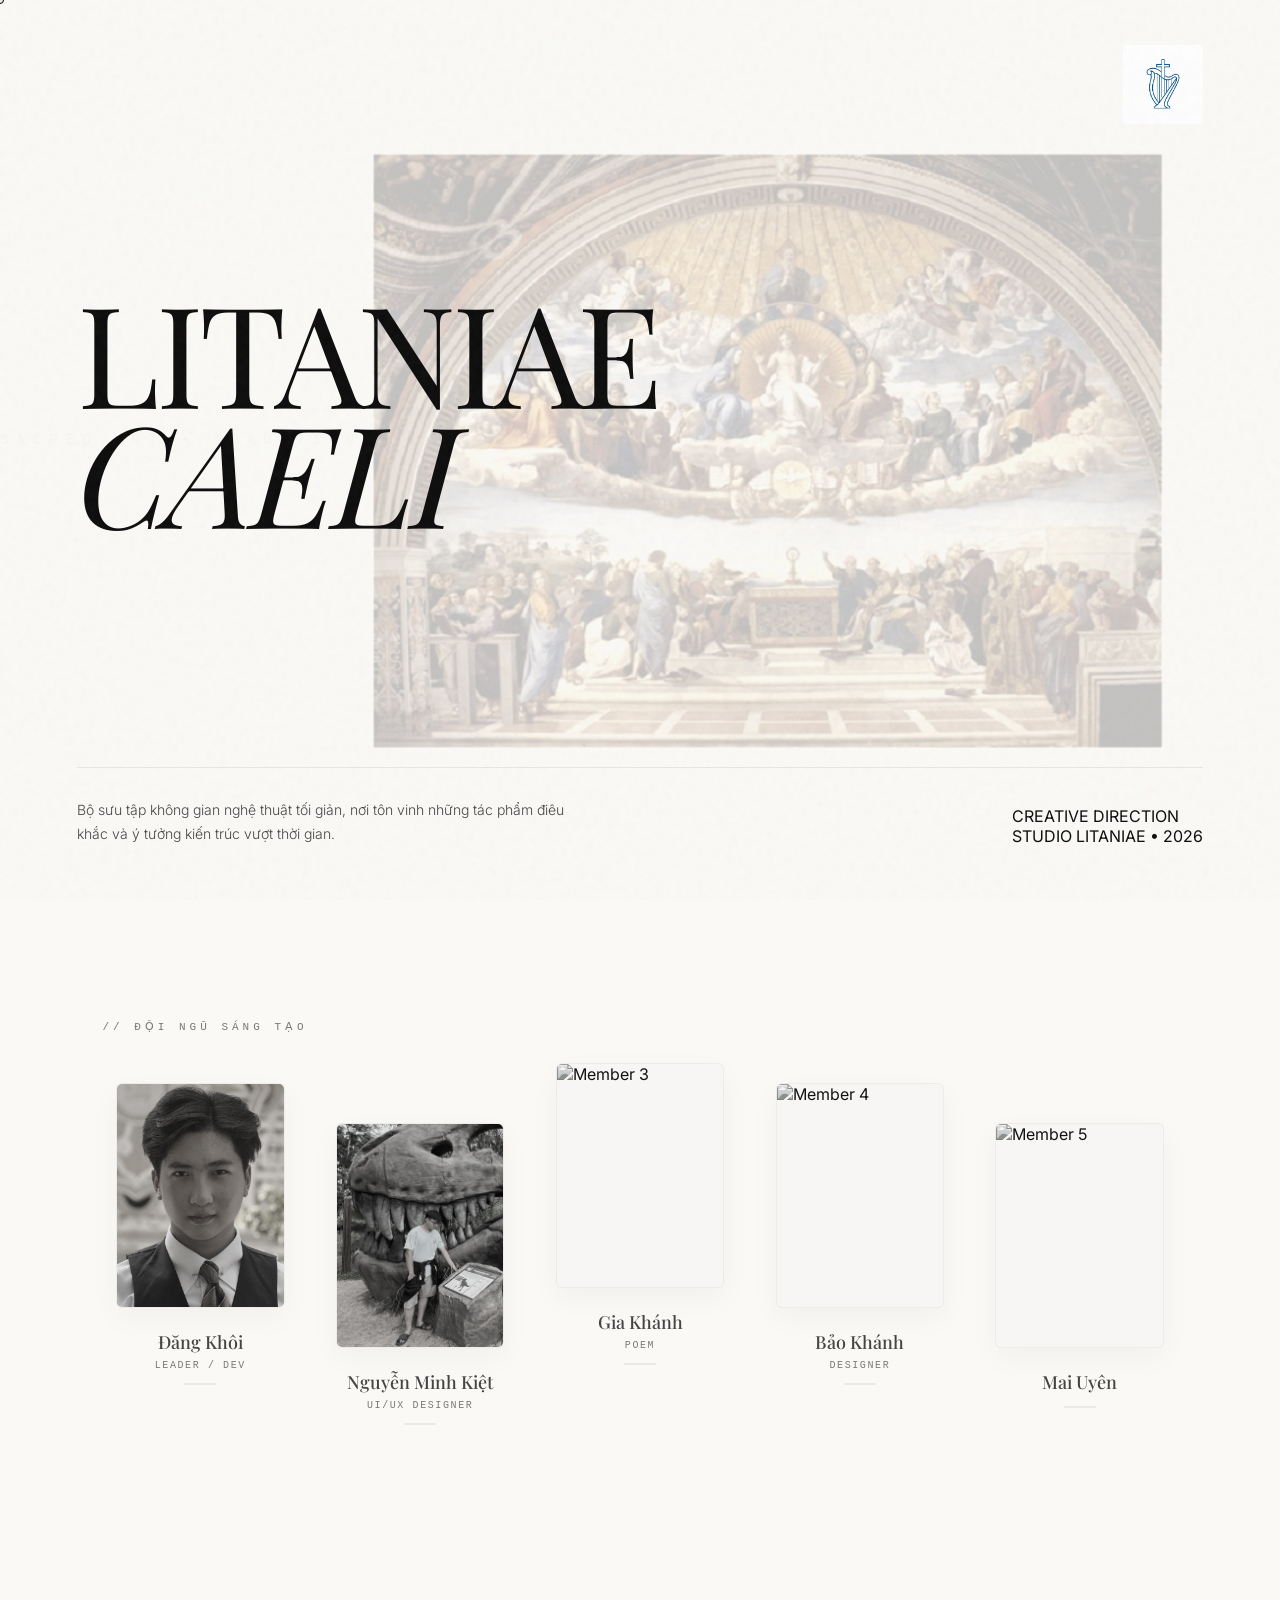
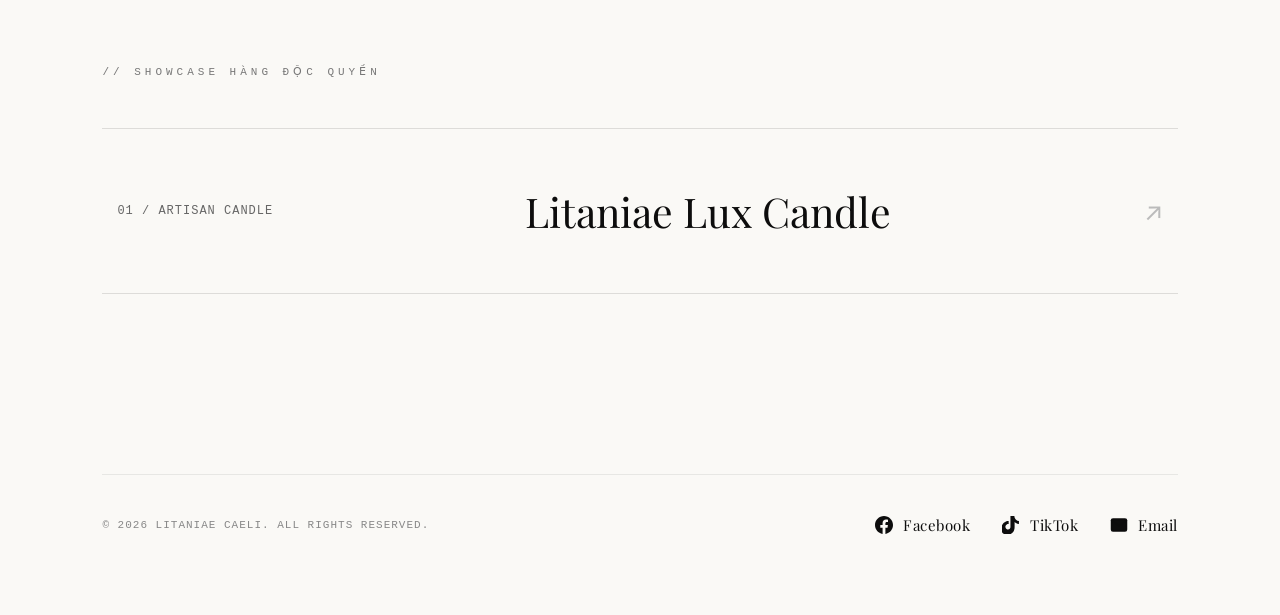
==== commit fed5cecc: "Add files via upload" ====
--- a/index.html
+++ b/index.html
@@ -31,7 +31,7 @@
             <div class="hero-title-wrapper">
                 <h1 class="hero-title main-solid-text">LITANIAE</h1>
                 <h1 class="hero-title text-stroke animate-stroke">
-                    <span class="stroke-inner"><i>CAELI</i></span>
+                    <i>CAELI</i>
                 </h1>
             </div>
 
@@ -74,9 +74,9 @@
                 </div>
 
                 <div class="team-card hover-target" data-hover="XEM"
-                    onclick="openMember('Gia Khánh', 'poem', '', '572390786_1191962512827200_3098160770003406042_n.jpg')">
-                    <div class="team-img-wrapper">
-                        <img src="572390786_1191962512827200_3098160770003406042_n.jpg" alt="Member 3">
+                    onclick="openMember('Gia Khánh', 'poem', '', '572390786_1191962512827200_30981607700034060042_n.jpg')">
+                    <div class="team-img-wrapper">
+                        <img src="572390786_1191962512827200_30981607700034060042_n.jpg" alt="Member 3">
                     </div>
                     <div class="team-info-brief">
                         <h3>Gia Khánh</h3>
@@ -127,14 +127,39 @@
             <div class="footer-container">
                 <p class="footer-copyright">© 2026 LITANIAE CAELI. ALL RIGHTS RESERVED.</p>
 
-                <a href="https://www.facebook.com/litaniaecaeli" target="_blank" rel="noopener noreferrer"
-                    class="footer-fb-link hover-target" data-hover="GHÉ THĂM">
-                    <svg class="fb-icon" xmlns="http://www.w3.org/2000/svg" viewBox="0 0 24 24">
-                        <path
-                            d="M24 12.073c0-6.627-5.373-12-12-12s-12 5.373-12 12c0 5.99 4.388 10.954 10.125 11.854v-8.385H7.078v-3.47h3.047V9.43c0-3.007 1.792-4.669 4.533-4.669 1.312 0 2.686.235 2.686.235v2.953H15.83c-1.491 0-1.956.925-1.956 1.874v2.25h3.328l-.532 3.47h-2.796v8.385C19.612 23.027 24 18.062 24 12.073z" />
-                    </svg>
-                    <span class="fb-page-name">Litaniae Caeli</span>
-                </a>
+                <div class="footer-socials-group">
+                    <!-- Facebook -->
+                    <a href="https://www.facebook.com/litaniaecaeli" target="_blank" rel="noopener noreferrer"
+                        class="footer-social-link hover-target" data-hover="GHÉ THĂM">
+                        <svg class="social-icon" xmlns="http://www.w3.org/2000/svg" viewBox="0 0 24 24">
+                            <path
+                                d="M24 12.073c0-6.627-5.373-12-12-12s-12 5.373-12 12c0 5.99 4.388 10.954 10.125 11.854v-8.385H7.078v-3.47h3.047V9.43c0-3.007 1.792-4.669 4.533-4.669 1.312 0 2.686.235 2.686.235v2.953H15.83c-1.491 0-1.956.925-1.956 1.874v2.25h3.328l-.532 3.47h-2.796v8.385C19.612 23.027 24 18.062 24 12.073z" />
+                        </svg>
+                        <span class="social-name">Facebook</span>
+                    </a>
+
+                    <!-- TikTok (Updated handle from image_557802.png) -->
+                    <a href="https://www.tiktok.com/@_litaniae.caeli" target="_blank" rel="noopener noreferrer"
+                        class="footer-social-link hover-target" data-hover="GHÉ THĂM">
+                        <svg class="social-icon" xmlns="http://www.w3.org/2000/svg" viewBox="0 0 24 24">
+                            <path
+                                d="M12.525.02c1.31-.01 2.61-.01 3.91-.01.08 1.53.63 3.03 1.61 4.2 1.15 1.33 2.78 2.21 4.54 2.53v3.9c-1.42-.05-2.82-.45-4.04-1.19-.66-.4-1.25-.91-1.74-1.51v6.95c.02 2.14-.54 4.28-1.66 5.95-1.52 2.31-4.06 3.86-6.85 4.14-2.88.34-5.87-.63-7.85-2.74C-.5 19.89-1.07 16.48-.3 13.43c.69-2.83 2.79-5.22 5.59-6.19 1.15-.4 2.37-.58 3.58-.52v4c-.87-.12-1.77.03-2.52.49-1.23.72-1.92 2.13-1.8 3.55.1 1.48 1.11 2.78 2.55 3.16 1.31.36 2.78-.14 3.54-1.25.43-.61.64-1.35.62-2.09V.02z" />
+                        </svg>
+                        <span class="social-name">TikTok</span>
+                    </a>
+
+                    <!-- Gmail (Updated from image_557802.png) -->
+                    <a href="mailto:litaniaecaeli@gmail.com" class="footer-social-link hover-target"
+                        data-hover="LIÊN HỆ">
+                        <svg class="social-icon" xmlns="http://www.w3.org/2000/svg" viewBox="0 0 24 24" fill="none"
+                            stroke="currentColor" stroke-width="2" stroke-linecap="round" stroke-linejoin="round">
+                            <path d="M4 4h16c1.1 0 2 .9 2 2v12c0 1.1-.9 2-2 2H4c-1.1 0-2-.9-2-2V6c0-1.1.9-2 2-2z">
+                            </path>
+                            <polyline points="22,6 12,13 2,6"></polyline>
+                        </svg>
+                        <span class="social-name">Email</span>
+                    </a>
+                </div>
             </div>
         </footer>
     </main>
--- a/style.css
+++ b/style.css
@@ -865,36 +865,45 @@
     letter-spacing: 1px;
 }
 
-/* Khối liên kết Facebook gồm Logo + Tên */
-.footer-fb-link {
+/* Khối group chứa cả 3 liên kết mạng xã hội */
+.footer-socials-group {
     display: flex;
     align-items: center;
-    gap: 12px;
+    gap: 32px;
+    /* Khoảng cách giữa các nút mạng xã hội */
+}
+
+/* Định dạng cấu trúc chung cho từng item liên kết (Icon + Chữ) */
+.footer-social-link {
+    display: flex;
+    align-items: center;
+    gap: 10px;
     text-decoration: none;
     color: #0D0D0D;
     transition: opacity 0.3s ease;
 }
 
-/* Định dạng logo Facebook */
-.footer-fb-link .fb-icon {
-    width: 20px;
-    height: 20px;
+/* Định dạng chuẩn kích thước cho tất cả các SVG Icon */
+.footer-social-link .social-icon {
+    width: 18px;
+    height: 18px;
     fill: #0D0D0D;
+    /* Đổ màu đen charcoal đồng bộ cho SVG fill */
     object-fit: contain;
     transition: transform 0.5s cubic-bezier(0.16, 1, 0.3, 1);
 }
 
-/* Định dạng tên trang */
-.footer-fb-link .fb-page-name {
+/* Định dạng font chữ hiển thị bên cạnh Icon */
+.footer-social-link .social-name {
     font-family: 'Playfair Display', serif;
-    font-size: 16px;
+    font-size: 15px;
     font-weight: 400;
     letter-spacing: 0.5px;
     position: relative;
 }
 
-/* Hiệu ứng gạch chân tự động chạy ra khi hover */
-.footer-fb-link .fb-page-name::after {
+/* Hiệu ứng đường gạch chân tinh tế chạy ra khi hover */
+.footer-social-link .social-name::after {
     content: '';
     position: absolute;
     bottom: -2px;
@@ -905,21 +914,27 @@
     transition: width 0.4s cubic-bezier(0.16, 1, 0.3, 1);
 }
 
-/* Hiệu ứng tương tác mượt mà */
-.footer-fb-link:hover .fb-icon {
-    transform: scale(1.15) rotate(8deg);
-}
-
-.footer-fb-link:hover .fb-page-name::after {
-    width: 100%;
-}
-
-/* Tối ưu hóa hiển thị Responsive trên điện thoại */
-@media (max-width: 600px) {
+/* Hiệu ứng tương tác mượt mà khi di chuột vào */
+.footer-social-link:hover .social-icon {
+    transform: scale(1.18) rotate(6deg);
+}
+
+.footer-social-link:hover .social-name::after {
+    width: 100%;
+}
+
+/* Tối ưu hóa hiển thị Responsive trên thiết bị di động nhỏ */
+@media (max-width: 768px) {
     .footer-container {
         flex-direction: column-reverse;
-        gap: 25px;
+        gap: 30px;
         align-items: center;
         text-align: center;
     }
+
+    .footer-socials-group {
+        gap: 24px;
+        flex-wrap: wrap;
+        justify-content: center;
+    }
 }
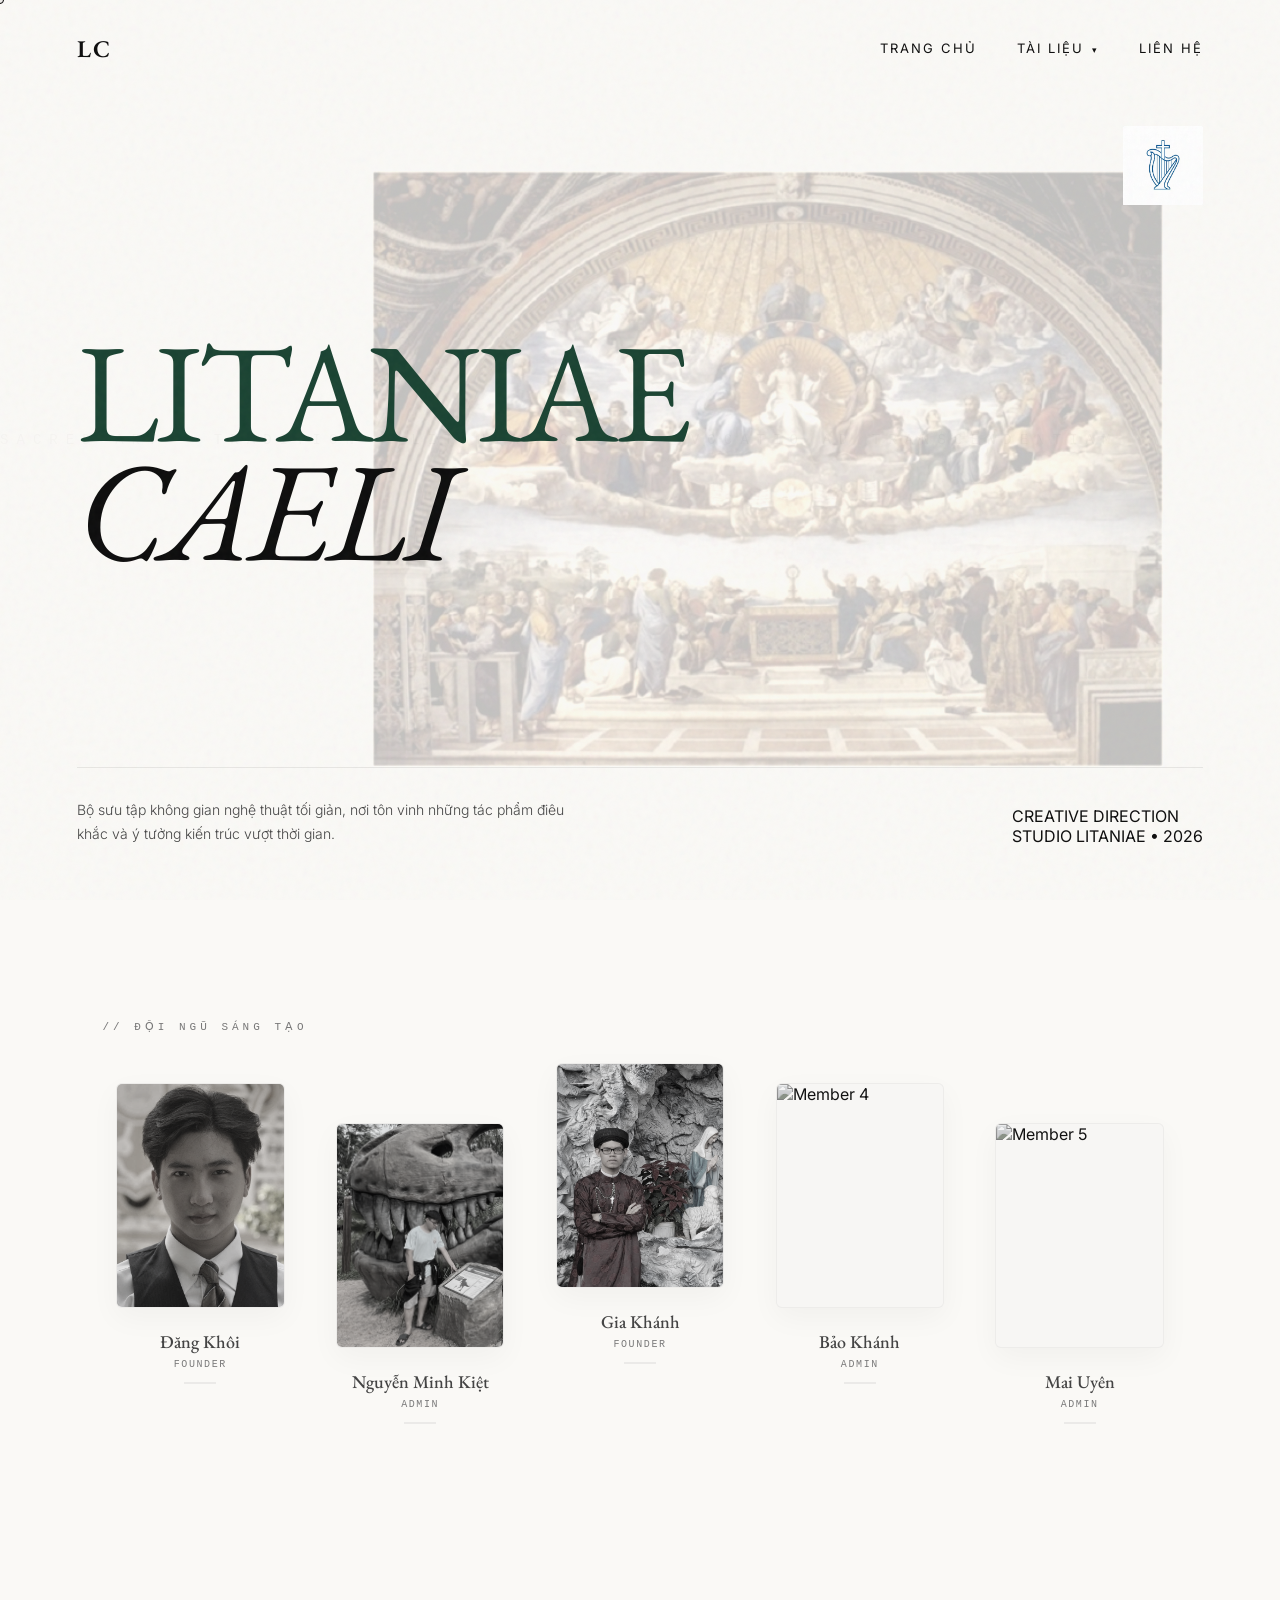
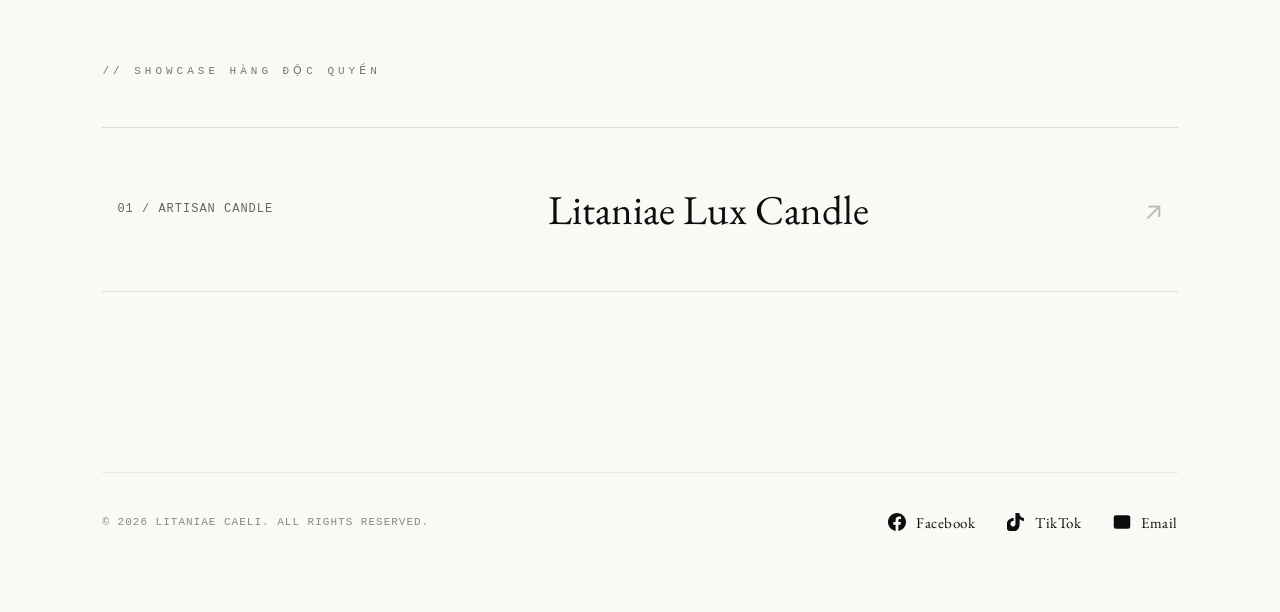
==== commit 2c1ef75c: "Add files via upload" ====
--- a/index.html
+++ b/index.html
@@ -10,13 +10,38 @@
     <link rel="preconnect" href="https://fonts.googleapis.com">
     <link rel="preconnect" href="https://fonts.gstatic.com" crossorigin>
     <link
-        href="https://fonts.googleapis.com/css2?family=Playfair+Display:ital,wght@0,400;0,600;1,400&family=Inter:wght@300;400;500&family=Syne:wght@700;800&display=swap"
+        href="https://fonts.googleapis.com/css2?family=EB+Garamond:ital,wght@0,400;0,600;1,400&family=Inter:wght@300;400;500&family=Syne:wght@700;800&display=swap"
         rel="stylesheet">
 </head>
 
 <body>
 
     <div class="custom-cursor" id="cursor"></div>
+
+    <header class="site-header">
+        <nav class="nav-container">
+            <div class="nav-logo hover-target" data-hover="LITANIAE">
+                LC
+            </div>
+            <ul class="nav-links">
+                <li><a href="#main-page" class="nav-link hover-target" data-hover="XEM">Trang chủ</a></li>
+                <li class="dropdown-trigger">
+                    <a href="#" class="nav-link hover-target" data-hover="MỞ">Tài liệu <span
+                            class="arrow-down">▾</span></a>
+                    <ul class="dropdown-menu">
+                        <li><a href="#" class="hover-target" data-hover="ĐỌC"
+                                onclick="openDocumentZone('Văn kiện Litaniae', 'TÀI LIỆU CHÍNH THỨC', 'Đây là nơi lưu trữ các văn kiện chính thức của Litaniae Caeli về định hướng nghệ thuật, các nghiên cứu chuyên sâu về kiến trúc cổ điển và các tư liệu truyền thống quý giá được nhóm biên soạn và dịch thuật.', 'tranhmain.jpg')">Văn
+                                kiện</a></li>
+                        <li><a href="posts.html" class="hover-target" data-hover="XEM">Bài post</a></li>
+                        <li><a href="#" class="hover-target" data-hover="HỌC"
+                                onclick="openDocumentZone('Hướng dẫn Nghiên cứu', 'CẨM NANG NGHỆ THUẬT', 'Hệ thống các bài hướng dẫn chi tiết dành cho thành viên và bạn đọc yêu mến nghệ thuật thánh thiêng. Bao gồm phương pháp phân tích tranh cổ, nhận diện điêu khắc kiến trúc và cách thức đóng góp nội dung cho nhóm.', 'logo.jpg')">Hướng
+                                dẫn</a></li>
+                    </ul>
+                </li>
+                <li><a href="#site-footer" class="nav-link hover-target" data-hover="CHÁT">Liên hệ</a></li>
+            </ul>
+        </nav>
+    </header>
 
     <main id="main-page">
         <section class="hero hover-hero-trigger">
@@ -29,7 +54,7 @@
             </div>
 
             <div class="hero-title-wrapper">
-                <h1 class="hero-title main-solid-text">LITANIAE</h1>
+                <h1 class="hero-title main-solid-text text-deep-blue">LITANIAE</h1>
                 <h1 class="hero-title text-stroke animate-stroke">
                     <i>CAELI</i>
                 </h1>
@@ -52,56 +77,55 @@
             <div class="team-grid">
 
                 <div class="team-card hover-target" data-hover="XEM"
-                    onclick="openMember('Đăng Khôi', 'Trưởng Nhóm / Lead Developer', 'Đang theo học tại trường Đại Học Bách Khoa HCM, đam mê âm nhạc và kỹ thuật', '474802882_2032205493955279_142606396455532337_n.jpg')">
+                    onclick="openMember('Đăng Khôi', 'FOUNDER', 'Đang theo học tại trường Đại Học Bách Khoa HCM, đam mê âm nhạc và kỹ thuật', '474802882_2032205493955279_142606396455532337_n.jpg')">
                     <div class="team-img-wrapper">
                         <img src="474802882_2032205493955279_142606396455532337_n.jpg" alt="Member 1">
                     </div>
                     <div class="team-info-brief">
                         <h3>Đăng Khôi</h3>
-                        <p>Leader / Dev</p>
+                        <p>FOUNDER</p>
                     </div>
                 </div>
 
                 <div class="team-card hover-target" data-hover="XEM"
-                    onclick="openMember('Nguyễn Minh Kiệt', 'UI/UX Designer', 'Đam mê viết code và tạo các chương trình.', '532950174_789521837352255_2466299959745146514_n.jpg')">
+                    onclick="openMember('Nguyễn Minh Kiệt', 'ADMIN', 'Đam mê viết code và tạo các chương trình.', '532950174_789521837352255_2466299959745146514_n.jpg')">
                     <div class="team-img-wrapper">
                         <img src="532950174_789521837352255_2466299959745146514_n.jpg" alt="Member 2">
                     </div>
                     <div class="team-info-brief">
                         <h3>Nguyễn Minh Kiệt</h3>
-                        <p>UI/UX Designer</p>
+                        <p>ADMIN</p>
                     </div>
                 </div>
 
                 <div class="team-card hover-target" data-hover="XEM"
-                    onclick="openMember('Gia Khánh', 'poem', '', '572390786_1191962512827200_30981607700034060042_n.jpg')">
-                    <div class="team-img-wrapper">
-                        <img src="572390786_1191962512827200_30981607700034060042_n.jpg" alt="Member 3">
+                    onclick="openMember('Gia Khánh', 'FOUNDER', '', 'GiaKhanh.jpg')">
+                    <div class="team-img-wrapper">
+                        <img src="GiaKhanh.jpg" alt="Member 3">
                     </div>
                     <div class="team-info-brief">
                         <h3>Gia Khánh</h3>
-                        <p>poem</p>
-                    </div>
-                </div>
-
-                <div class="team-card hover-target" data-hover="XEM"
-                    onclick="openMember('Bảo Khánh', 'Designer', '', '')">
+                        <p>FOUNDER</p>
+                    </div>
+                </div>
+
+                <div class="team-card hover-target" data-hover="XEM" onclick="openMember('Bảo Khánh', 'ADMIN', '', '')">
                     <div class="team-img-wrapper">
                         <img src="" alt="Member 4">
                     </div>
                     <div class="team-info-brief">
                         <h3>Bảo Khánh</h3>
-                        <p>Designer</p>
-                    </div>
-                </div>
-
-                <div class="team-card hover-target" data-hover="XEM" onclick="openMember('Mai Uyên', '', '', '')">
+                        <p>ADMIN</p>
+                    </div>
+                </div>
+
+                <div class="team-card hover-target" data-hover="XEM" onclick="openMember('Mai Uyên', 'ADMIN', '', '')">
                     <div class="team-img-wrapper">
                         <img src="" alt="Member 5">
                     </div>
                     <div class="team-info-brief">
                         <h3>Mai Uyên</h3>
-                        <p></p>
+                        <p>ADMIN</p>
                     </div>
                 </div>
 
@@ -122,13 +146,12 @@
             </div>
         </section>
 
-        <footer class="site-footer">
+        <footer id="site-footer" class="site-footer">
             <div class="footer-divider"></div>
             <div class="footer-container">
                 <p class="footer-copyright">© 2026 LITANIAE CAELI. ALL RIGHTS RESERVED.</p>
 
                 <div class="footer-socials-group">
-                    <!-- Facebook -->
                     <a href="https://www.facebook.com/litaniaecaeli" target="_blank" rel="noopener noreferrer"
                         class="footer-social-link hover-target" data-hover="GHÉ THĂM">
                         <svg class="social-icon" xmlns="http://www.w3.org/2000/svg" viewBox="0 0 24 24">
@@ -138,9 +161,9 @@
                         <span class="social-name">Facebook</span>
                     </a>
 
-                    <!-- TikTok (Updated handle from image_557802.png) -->
-                    <a href="https://www.tiktok.com/@_litaniae.caeli" target="_blank" rel="noopener noreferrer"
-                        class="footer-social-link hover-target" data-hover="GHÉ THĂM">
+                    <a href="https://www.tiktok.com/@litaniae.caeli?fbclid=IwY2xjawSLyNVleHRuA2FlbQIxMABicmlkETEyMmVOQ05UdE9zVGRnOWJVc3J0YwZhcHBfaWQQMjIyMDM5MTc4ODIwMDg5MgABHuMMQNB0OFIQ24pAWadIpl0Jj4GIsiYshRyRZvYXUMAvlTbUrYiAPZ_YO72f_aem_CL4jDjycezwqxUKwfVXiyQ"
+                        target="_blank" rel="noopener noreferrer" class="footer-social-link hover-target"
+                        data-hover="GHÉ THĂM">
                         <svg class="social-icon" xmlns="http://www.w3.org/2000/svg" viewBox="0 0 24 24">
                             <path
                                 d="M12.525.02c1.31-.01 2.61-.01 3.91-.01.08 1.53.63 3.03 1.61 4.2 1.15 1.33 2.78 2.21 4.54 2.53v3.9c-1.42-.05-2.82-.45-4.04-1.19-.66-.4-1.25-.91-1.74-1.51v6.95c.02 2.14-.54 4.28-1.66 5.95-1.52 2.31-4.06 3.86-6.85 4.14-2.88.34-5.87-.63-7.85-2.74C-.5 19.89-1.07 16.48-.3 13.43c.69-2.83 2.79-5.22 5.59-6.19 1.15-.4 2.37-.58 3.58-.52v4c-.87-.12-1.77.03-2.52.49-1.23.72-1.92 2.13-1.8 3.55.1 1.48 1.11 2.78 2.55 3.16 1.31.36 2.78-.14 3.54-1.25.43-.61.64-1.35.62-2.09V.02z" />
@@ -148,7 +171,6 @@
                         <span class="social-name">TikTok</span>
                     </a>
 
-                    <!-- Gmail (Updated from image_557802.png) -->
                     <a href="mailto:litaniaecaeli@gmail.com" class="footer-social-link hover-target"
                         data-hover="LIÊN HỆ">
                         <svg class="social-icon" xmlns="http://www.w3.org/2000/svg" viewBox="0 0 24 24" fill="none"
--- a/style.css
+++ b/style.css
@@ -1,6 +1,11 @@
 /* ==========================================================================
    1. RESET & HIỆU ỨNG NỀN NGHỆ THUẬT TOÀN DIỆN
    ========================================================================== */
+html {
+    scroll-behavior: smooth;
+    /* Thêm hiệu ứng cuộn trang mượt mà khi click Liên hệ */
+}
+
 * {
     margin: 0;
     padding: 0;
@@ -70,6 +75,113 @@
 }
 
 /* ==========================================================================
+   NEW: NÂNG CẤP THANH HEADER NAVIGATION BIẾN THÀNH FORM EDITORIAL
+   ========================================================================== */
+.site-header {
+    position: absolute;
+    top: 0;
+    left: 0;
+    width: 100%;
+    z-index: 100;
+    padding: 30px 6vw;
+}
+
+.nav-container {
+    display: flex;
+    justify-content: space-between;
+    align-items: center;
+    width: 100%;
+}
+
+.nav-logo {
+    font-family: 'EB Garamond', serif;
+    font-size: 24px;
+    font-weight: 600;
+    letter-spacing: 2px;
+    color: #0D0D0D;
+}
+
+.nav-links {
+    display: flex;
+    align-items: center;
+    gap: 40px;
+    list-style: none;
+}
+
+.nav-link {
+    font-family: 'Inter', sans-serif;
+    font-size: 13px;
+    font-weight: 400;
+    text-transform: uppercase;
+    letter-spacing: 2px;
+    color: #0D0D0D;
+    text-decoration: none;
+    padding: 10px 0;
+    display: inline-block;
+    position: relative;
+    transition: opacity 0.3s ease;
+}
+
+.nav-link .arrow-down {
+    font-size: 9px;
+    margin-left: 2px;
+    display: inline-block;
+    transition: transform 0.3s ease;
+}
+
+/* Dropdown định vị và hiệu ứng xuất hiện mượt */
+.dropdown-trigger {
+    position: relative;
+}
+
+.dropdown-menu {
+    position: absolute;
+    top: 100%;
+    left: 50%;
+    transform: translateX(-50%) translateY(15px);
+    background-color: #FAF9F6;
+    border: 1px solid rgba(13, 13, 13, 0.08);
+    list-style: none;
+    min-width: 160px;
+    padding: 12px 0;
+    opacity: 0;
+    visibility: hidden;
+    box-shadow: 0 15px 35px rgba(13, 13, 13, 0.05);
+    transition: opacity 0.4s cubic-bezier(0.16, 1, 0.3, 1),
+        transform 0.4s cubic-bezier(0.16, 1, 0.3, 1),
+        visibility 0.4s;
+}
+
+.dropdown-menu a {
+    display: block;
+    padding: 10px 24px;
+    color: #444444;
+    text-decoration: none;
+    font-family: 'Inter', sans-serif;
+    font-size: 12px;
+    letter-spacing: 1.5px;
+    text-transform: uppercase;
+    transition: background-color 0.3s ease, color 0.3s ease;
+}
+
+.dropdown-menu a:hover {
+    background-color: rgba(13, 13, 13, 0.03);
+    color: #0D0D0D;
+}
+
+/* Trạng thái Hover của Dropdown kích hoạt hiệu ứng mượt mà */
+.dropdown-trigger:hover .dropdown-menu {
+    opacity: 1;
+    visibility: visible;
+    transform: translateX(-50%) translateY(5px);
+}
+
+.dropdown-trigger:hover .nav-link .arrow-down {
+    transform: rotate(180deg);
+}
+
+
+/* ==========================================================================
    2. HERO SECTION & TYPOGRAPHY EFFECT
    ========================================================================== */
 .hero {
@@ -77,22 +189,20 @@
     display: flex;
     flex-direction: column;
     justify-content: space-between;
-    padding: 6vh 6vw;
+    padding: 15vh 6vw 6vh 6vw;
+    /* Tăng padding top để nhường chỗ hoàn toàn cho Navbar mới */
     position: relative;
     z-index: 2;
 }
 
-/* 🌟 CẢI TIẾN: Căn chỉnh hình ảnh tranh cổ ở vị trí vàng, hiển thị nghệ thuật đẹp mắt */
 .hero-background-artwork {
     position: absolute;
-    top: 50%;
+    top: 52%;
     left: 60%;
-    /* Dịch sang phải một chút để lộ rõ khối bố cục tranh độc lập với text chính */
     transform: translate(-50%, -50%);
     width: 62vw;
     height: 80vh;
     opacity: 0.22;
-    /* Tăng nhẹ độ đậm để tranh rõ ràng, sắc nét tinh tế hơn */
     mix-blend-mode: multiply;
     pointer-events: none;
     z-index: -1;
@@ -106,11 +216,9 @@
     width: 100%;
     height: 100%;
     object-fit: contain;
-    /* Đảm bảo tranh giữ nguyên tỷ lệ gốc không bị méo nát */
     filter: sepia(25%) contrast(1.15) brightness(0.98);
 }
 
-/* Hiệu ứng tương tác nhẹ khi hover vào vùng Hero */
 .hero:hover .hero-background-artwork {
     transform: translate(-49%, -51%) scale(1.01);
     opacity: 0.25;
@@ -118,7 +226,7 @@
 
 .hero-top-right-image {
     position: absolute;
-    top: 5vh;
+    top: 14vh;
     right: 6vw;
     width: 80px;
     z-index: 10;
@@ -137,7 +245,7 @@
 }
 
 .hero-title {
-    font-family: 'Playfair Display', serif;
+    font-family: 'EB Garamond', serif;
     font-size: 11vw;
     font-weight: 400;
     line-height: 0.85;
@@ -148,15 +256,18 @@
     color: #0D0D0D;
 }
 
+.text-deep-blue {
+    color: #1A4332;
+}
+
 .text-stroke {
-    font-family: 'Playfair Display', serif;
+    font-family: 'EB Garamond', serif;
 }
 
 .text-stroke i {
     font-style: italic;
 }
 
-/* 🌟 SỬA TRIỆT ĐỂ LỖI CHỮ I KHÔNG TÔ FULL MÀU: Đồng bộ hóa font-style italic sâu vào inner stroke */
 .animate-stroke .stroke-inner {
     position: relative;
     color: transparent;
@@ -165,7 +276,6 @@
     display: inline-block;
 }
 
-/* Ép text giả lập mang thuộc tính i (italic) giống hệt text gốc để khít từng pixel đơn lẻ */
 .animate-stroke .stroke-inner::before {
     content: "CAELI";
     position: absolute;
@@ -176,7 +286,6 @@
     color: #0D0D0D;
     -webkit-text-stroke: 0px transparent;
     font-style: italic;
-    /* Bảo đảm chữ I và toàn bộ chữ nghiêng đều khít nhau */
     overflow: hidden;
     transition: height 0.6s cubic-bezier(0.19, 1, 0.22, 1);
 }
@@ -185,7 +294,6 @@
     height: 100%;
 }
 
-/* Chữ chạy nền sang trọng mờ ảo */
 .hero::before {
     content: "SACRED ART • TRADITION • LITANIAE CAELI • VOCATIO AD TRANSCENDENTIAM • ";
     position: absolute;
@@ -238,7 +346,7 @@
 }
 
 /* ==========================================================================
-   3. CONCEPT PRODUCTS SECTION (DANH SÁCH TÁC PHẨM PHONG CÁCH CHUẨN AWWWARDS)
+   3. CONCEPT PRODUCTS SECTION
    ========================================================================== */
 .products-section {
     padding: 120px 8vw;
@@ -283,7 +391,7 @@
 }
 
 .prod-title {
-    font-family: 'Playfair Display', serif;
+    font-family: 'EB Garamond', serif;
     font-size: 3.2vw;
     font-weight: 400;
     color: #0D0D0D;
@@ -331,7 +439,6 @@
     align-items: center;
 }
 
-/* Tạo nhịp so le nghệ thuật cao cấp giữa các cột thẻ thành viên */
 .team-card:nth-child(3n+1) {
     transform: translateY(0);
 }
@@ -385,7 +492,7 @@
 }
 
 .team-info-brief h3 {
-    font-family: 'Playfair Display', serif;
+    font-family: 'EB Garamond', serif;
     font-size: 18px;
     font-weight: 500;
     color: #444444;
@@ -403,7 +510,6 @@
     text-align: center;
 }
 
-/* Decorative small underline for member cards */
 .team-info-brief::after {
     content: '';
     display: block;
@@ -415,7 +521,7 @@
 }
 
 /* ==========================================================================
-   5. OVERLAY CHI TIẾT ĐỘC BẢN CAO CẤP (EDITORIAL MAGAZINE STYLE)
+   5. OVERLAY CHI TIẾT ĐỘC BẢN CAO CẤP
    ========================================================================== */
 .detail-overlay-page {
     position: fixed;
@@ -428,7 +534,6 @@
     transition: all 0.6s cubic-bezier(0.16, 1, 0.3, 1);
 }
 
-/* Hiệu ứng trượt vào êm ái quyến rũ từ phải qua */
 .detail-overlay-page.slide-from-right {
     transform: translateX(40px);
 }
@@ -447,7 +552,6 @@
     display: none !important;
 }
 
-/* Nút Close cố định tinh tế */
 .close-fixed-zone {
     position: fixed;
     top: 40px;
@@ -470,7 +574,6 @@
     border-color: #0D0D0D;
 }
 
-/* Layout Mặc định: Dành cho Concept tác phẩm (Full-width Gallery trượt dọc) */
 .detail-container {
     display: flex;
     flex-direction: column;
@@ -546,7 +649,6 @@
     padding: 0 24px;
 }
 
-/* 🌟 TÁI CẤU TRÚC LAYOUT THÀNH VIÊN: BIẾN THÀNH DẠNG TẠP CHÍ EDITORIAL SANG TRỌNG */
 .detail-container.member-layout {
     display: grid;
     grid-template-columns: 45% 55%;
@@ -571,9 +673,8 @@
     max-width: 100%;
 }
 
-/* Nâng tầm kiểu chữ & khoảng trống cho khối thông tin */
 .detail-main-title {
-    font-family: 'Playfair Display', serif;
+    font-family: 'EB Garamond', serif;
     font-size: 3.8vw;
     font-weight: 400;
     line-height: 1.15;
@@ -627,7 +728,6 @@
     border-left: 1px solid rgba(13, 13, 13, 0.12);
 }
 
-/* Hiệu ứng xuất hiện mượt mà đuổi nhau của văn bản */
 .detail-main-title,
 .detail-main-price,
 .detail-main-desc,
@@ -661,7 +761,6 @@
     transition-delay: 0.4s;
 }
 
-/* Member layout: entrance from right and refined typography */
 .detail-container.member-layout .detail-main-title,
 .detail-container.member-layout .detail-main-price,
 .detail-container.member-layout .detail-main-desc,
@@ -694,7 +793,6 @@
     transition-delay: 0.38s;
 }
 
-/* Refined typography for member view */
 .detail-container.member-layout .detail-main-title {
     font-weight: 600;
     letter-spacing: -0.02em;
@@ -707,7 +805,6 @@
     font-weight: 300;
 }
 
-/* Form mua hàng cao cấp */
 .awwwards-form .input-line {
     border-bottom: 1px solid rgba(13, 13, 13, 0.12);
     margin-bottom: 35px;
@@ -767,6 +864,7 @@
         gap: 40px;
         margin-top: 100px;
         padding: 0 8vw;
+        align-items: center;
     }
 
     .detail-container.member-layout .detail-gallery {
@@ -797,15 +895,22 @@
 }
 
 @media (max-width: 768px) {
+    .site-header {
+        padding: 20px 6vw;
+    }
+
+    .nav-links {
+        gap: 20px;
+    }
+
     .hero {
-        padding: 8vh 6vw 4vh 6vw;
+        padding: 18vh 6vw 4vh 6vw;
     }
 
     .hero-title {
         font-size: 13vw;
     }
 
-    /* Đảm bảo ảnh nền vẫn cân đối trên các thiết bị di động nhỏ */
     .hero-background-artwork {
         width: 85vw;
         top: 45%;
@@ -865,15 +970,12 @@
     letter-spacing: 1px;
 }
 
-/* Khối group chứa cả 3 liên kết mạng xã hội */
 .footer-socials-group {
     display: flex;
     align-items: center;
     gap: 32px;
-    /* Khoảng cách giữa các nút mạng xã hội */
-}
-
-/* Định dạng cấu trúc chung cho từng item liên kết (Icon + Chữ) */
+}
+
 .footer-social-link {
     display: flex;
     align-items: center;
@@ -883,26 +985,22 @@
     transition: opacity 0.3s ease;
 }
 
-/* Định dạng chuẩn kích thước cho tất cả các SVG Icon */
 .footer-social-link .social-icon {
     width: 18px;
     height: 18px;
     fill: #0D0D0D;
-    /* Đổ màu đen charcoal đồng bộ cho SVG fill */
     object-fit: contain;
     transition: transform 0.5s cubic-bezier(0.16, 1, 0.3, 1);
 }
 
-/* Định dạng font chữ hiển thị bên cạnh Icon */
 .footer-social-link .social-name {
-    font-family: 'Playfair Display', serif;
+    font-family: 'EB Garamond', serif;
     font-size: 15px;
     font-weight: 400;
     letter-spacing: 0.5px;
     position: relative;
 }
 
-/* Hiệu ứng đường gạch chân tinh tế chạy ra khi hover */
 .footer-social-link .social-name::after {
     content: '';
     position: absolute;
@@ -914,7 +1012,6 @@
     transition: width 0.4s cubic-bezier(0.16, 1, 0.3, 1);
 }
 
-/* Hiệu ứng tương tác mượt mà khi di chuột vào */
 .footer-social-link:hover .social-icon {
     transform: scale(1.18) rotate(6deg);
 }
@@ -923,7 +1020,6 @@
     width: 100%;
 }
 
-/* Tối ưu hóa hiển thị Responsive trên thiết bị di động nhỏ */
 @media (max-width: 768px) {
     .footer-container {
         flex-direction: column-reverse;
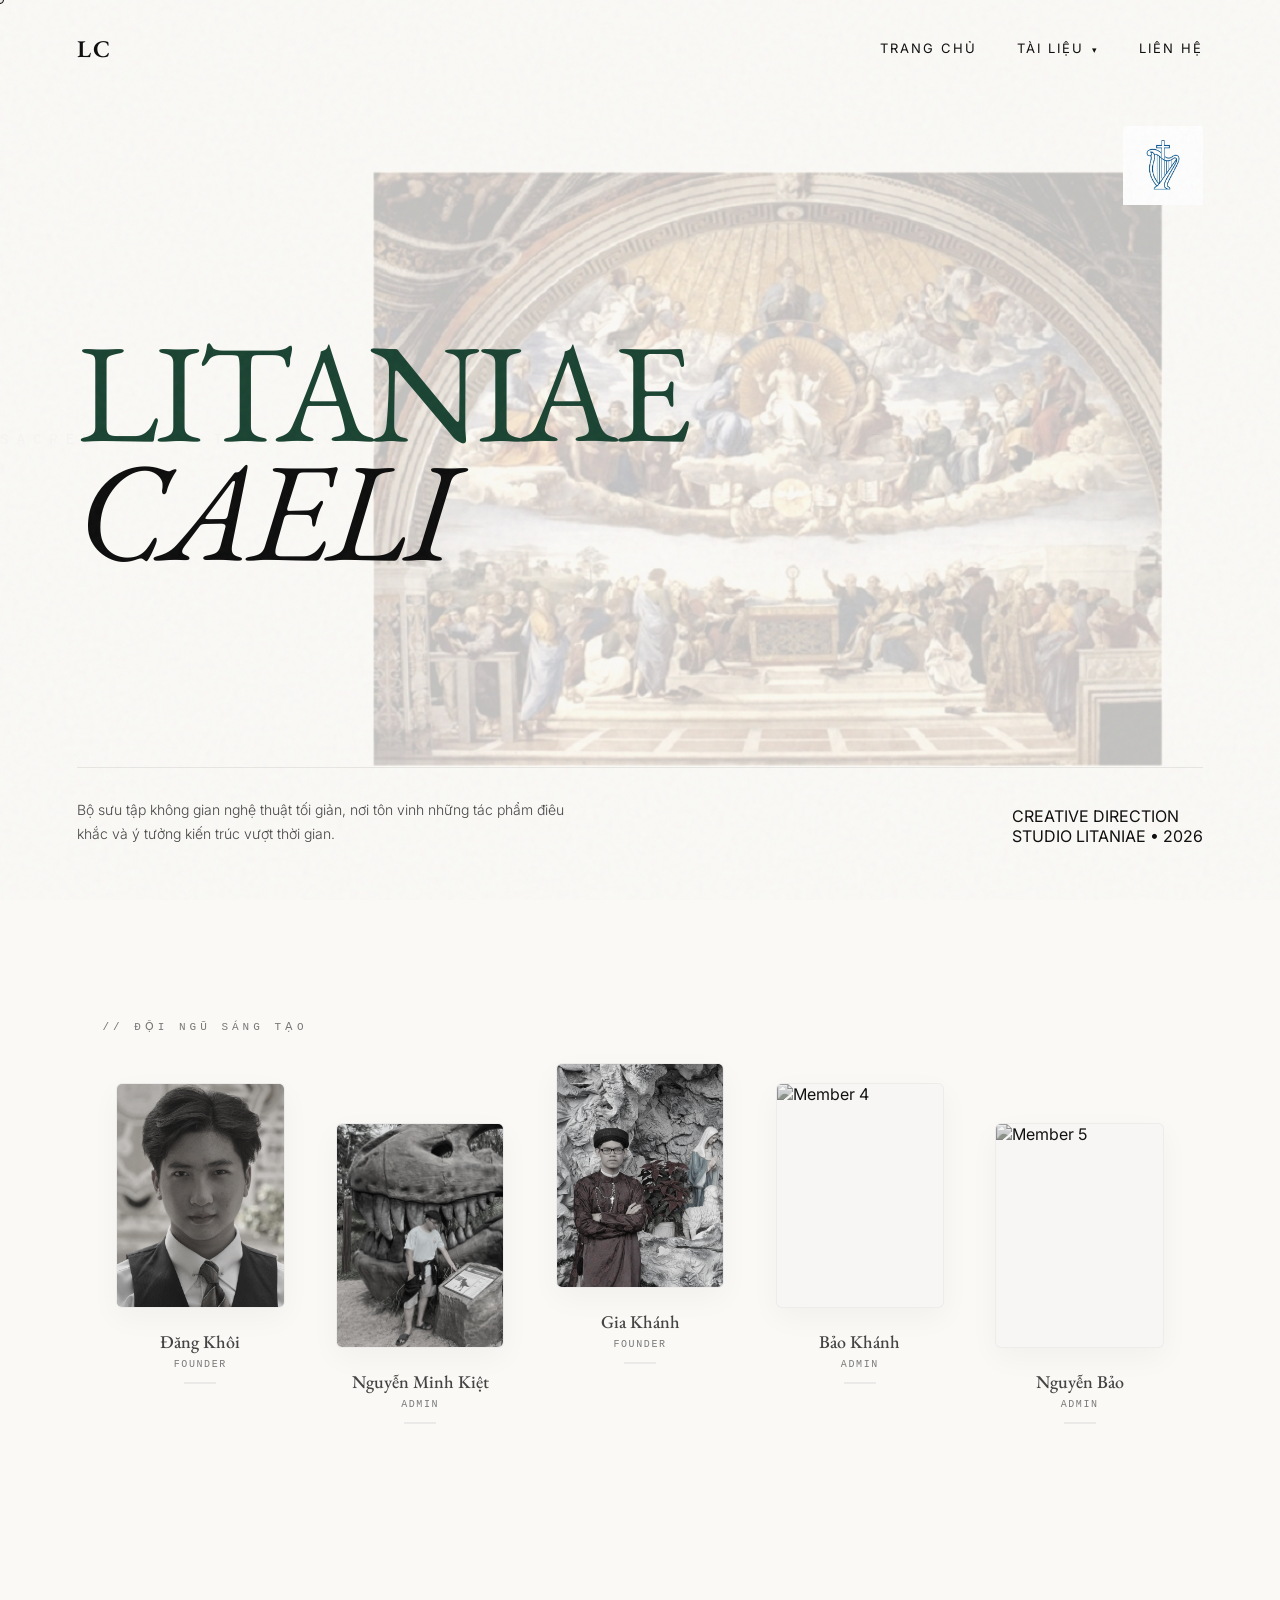
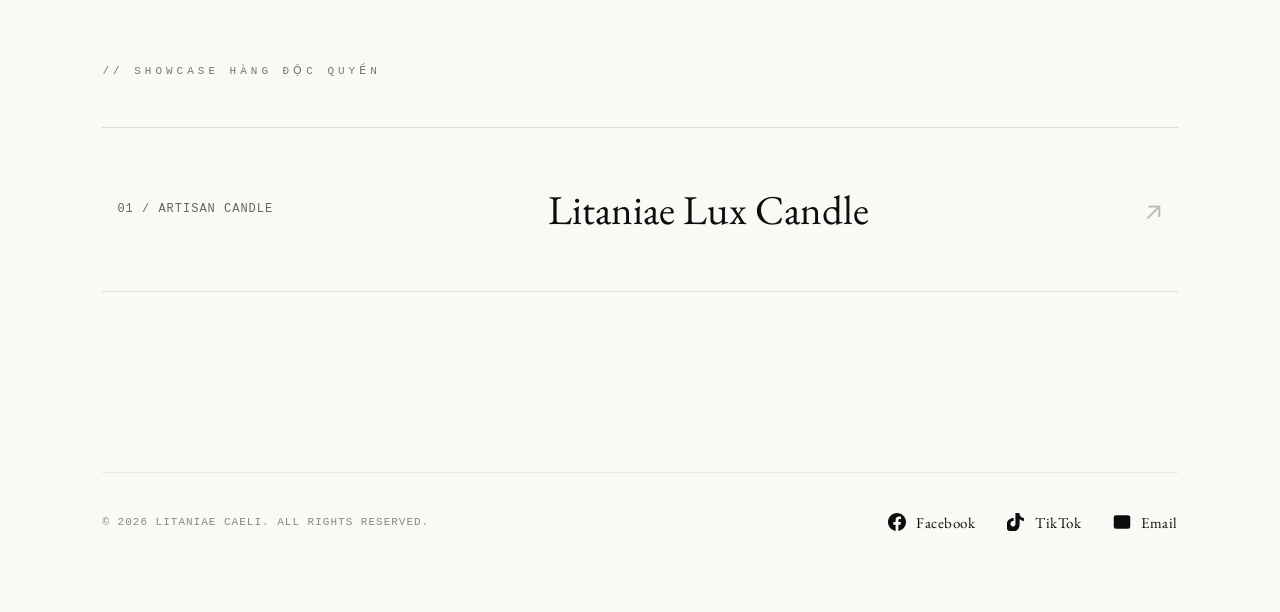
==== commit 9935c8b1: "Add files via upload" ====
--- a/index.html
+++ b/index.html
@@ -119,12 +119,13 @@
                     </div>
                 </div>
 
-                <div class="team-card hover-target" data-hover="XEM" onclick="openMember('Mai Uyên', 'ADMIN', '', '')">
+                <div class="team-card hover-target" data-hover="XEM"
+                    onclick="openMember('Nguyễn Bảo', 'ADMIN', '', '')">
                     <div class="team-img-wrapper">
                         <img src="" alt="Member 5">
                     </div>
                     <div class="team-info-brief">
-                        <h3>Mai Uyên</h3>
+                        <h3>Nguyễn Bảo</h3>
                         <p>ADMIN</p>
                     </div>
                 </div>
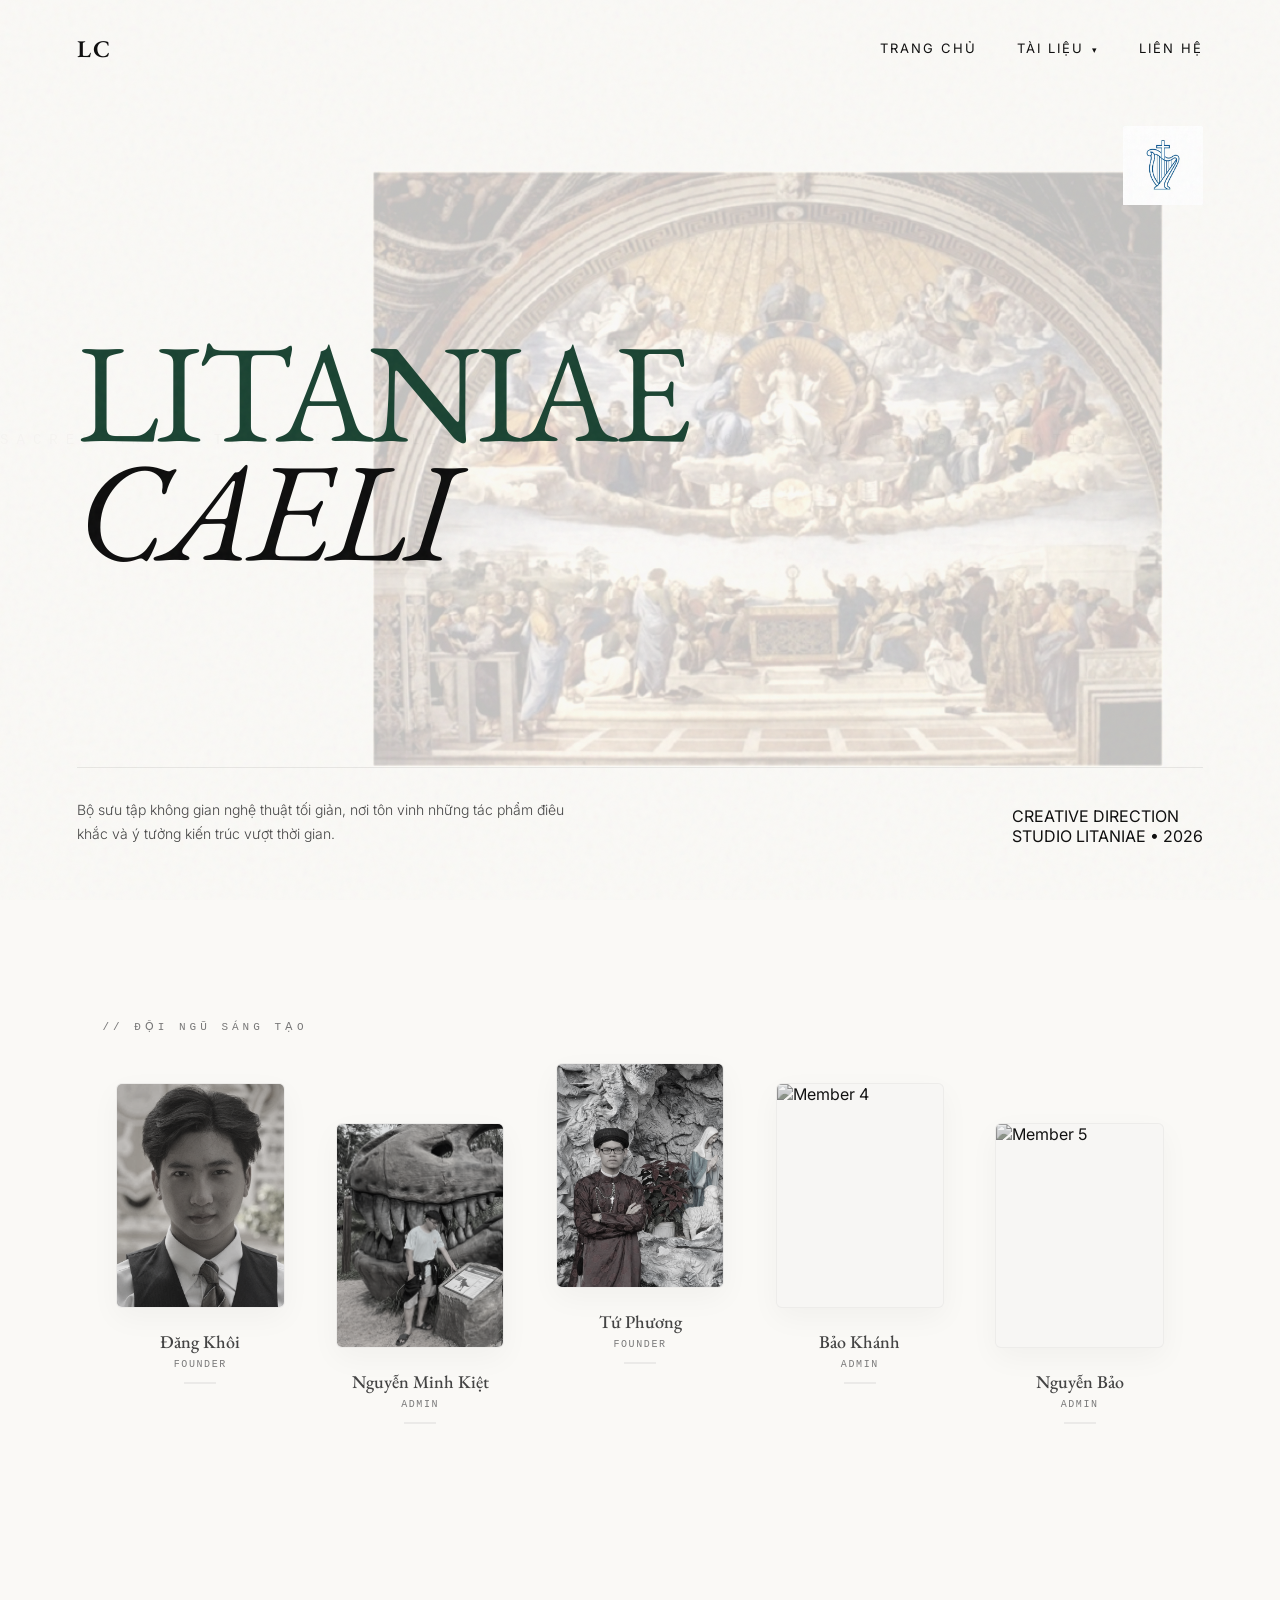
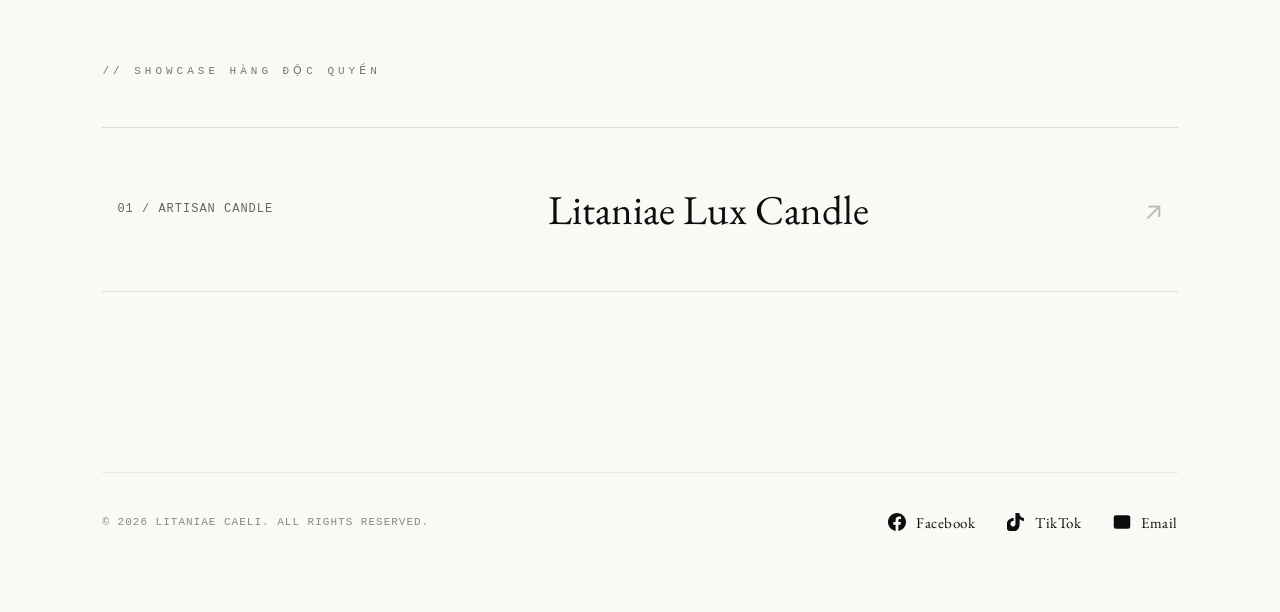
==== commit 5e2ac821: "Add files via upload" ====
--- a/index.html
+++ b/index.html
@@ -16,7 +16,7 @@
 
 <body>
 
-    <div class="custom-cursor" id="cursor"></div>
+    <!-- <div class="custom-cursor" id="cursor"></div> -->
 
     <header class="site-header">
         <nav class="nav-container">
@@ -99,12 +99,12 @@
                 </div>
 
                 <div class="team-card hover-target" data-hover="XEM"
-                    onclick="openMember('Gia Khánh', 'FOUNDER', '', 'GiaKhanh.jpg')">
+                    onclick="openMember('Tứ Phương', 'FOUNDER', '', 'GiaKhanh.jpg')">
                     <div class="team-img-wrapper">
                         <img src="GiaKhanh.jpg" alt="Member 3">
                     </div>
                     <div class="team-info-brief">
-                        <h3>Gia Khánh</h3>
+                        <h3>Tứ Phương</h3>
                         <p>FOUNDER</p>
                     </div>
                 </div>
--- a/style.css
+++ b/style.css
@@ -10,8 +10,7 @@
     margin: 0;
     padding: 0;
     box-sizing: border-box;
-    cursor: none;
-    /* Ẩn chuột mặc định để dùng Custom Cursor */
+    /* SẾP ĐỔI: Dùng cursor bình thường, bỏ ẩn chuột mặc định */
 }
 
 body {
@@ -39,39 +38,9 @@
     z-index: 99999;
 }
 
-/* 🖱️ CUSTOM CURSOR ĐUỔI BẮT CỰC MƯỢT */
+/* 🖱️ SẾP ĐỔI: Ẩn hoàn toàn cục hình tròn custom cursor to */
 .custom-cursor {
-    width: 8px;
-    height: 8px;
-    background: #0D0D0D;
-    border: 1px solid #FAF9F6;
-    border-radius: 50%;
-    position: fixed;
-    transform: translate(-50%, -50%);
-    pointer-events: none;
-    z-index: 200000;
-    mix-blend-mode: difference;
-    transition: width 0.3s cubic-bezier(0.16, 1, 0.3, 1),
-        height 0.3s cubic-bezier(0.16, 1, 0.3, 1),
-        background-color 0.3s ease;
-    display: flex;
-    align-items: center;
-    justify-content: center;
-    font-size: 0px;
-    font-family: monospace;
-    color: #FAF9F6;
-    letter-spacing: 1px;
-    white-space: nowrap;
-}
-
-.custom-cursor.active {
-    width: 100px;
-    height: 100px;
-    background: #0D0D0D;
-    border-color: #0D0D0D;
-    mix-blend-mode: normal;
-    font-size: 10px;
-    font-weight: 500;
+    display: none !important;
 }
 
 /* ==========================================================================
@@ -99,6 +68,14 @@
     font-weight: 600;
     letter-spacing: 2px;
     color: #0D0D0D;
+    transition: all 0.4s cubic-bezier(0.16, 1, 0.3, 1);
+}
+
+/* ANIMATE MỤC LOGO KHI HOVER */
+.nav-logo:hover {
+    font-style: italic;
+    color: #1A4332;
+    transform: scale(1.05);
 }
 
 .nav-links {
@@ -119,7 +96,14 @@
     padding: 10px 0;
     display: inline-block;
     position: relative;
-    transition: opacity 0.3s ease;
+    transition: all 0.4s cubic-bezier(0.16, 1, 0.3, 1);
+}
+
+/* ANIMATE CÁC MỤC MENU TRÊN THANH NAV KHI HOVER */
+.nav-link:hover {
+    color: #1A4332;
+    transform: translateY(-2px);
+    font-weight: 500;
 }
 
 .nav-link .arrow-down {
@@ -161,12 +145,17 @@
     font-size: 12px;
     letter-spacing: 1.5px;
     text-transform: uppercase;
-    transition: background-color 0.3s ease, color 0.3s ease;
-}
-
+    transition: all 0.3s cubic-bezier(0.16, 1, 0.3, 1);
+}
+
+/* ANIMATE CÁC MỤC CON TRONG DROPDOWN (Văn kiện, Bài post, Hướng dẫn) */
 .dropdown-menu a:hover {
     background-color: rgba(13, 13, 13, 0.03);
-    color: #0D0D0D;
+    color: #1A4332;
+    padding-left: 32px;
+    /* Đẩy chữ mượt mà sang phải */
+    font-style: italic;
+    /* Chuyển dạng nghệ thuật kiểu Litaniae */
 }
 
 /* Trạng thái Hover của Dropdown kích hoạt hiệu ứng mượt mà */
@@ -346,7 +335,7 @@
 }
 
 /* ==========================================================================
-   3. CONCEPT PRODUCTS SECTION
+   3. CONCEPT PRODUCTS SECTION (ĐÃ CẬP NHẬT HOVER THEO Ý SẾP)
    ========================================================================== */
 .products-section {
     padding: 120px 8vw;
@@ -377,10 +366,12 @@
     transition: all 0.5s cubic-bezier(0.16, 1, 0.3, 1);
 }
 
+/* ANIMATE TOÀN BỘ MỤC SẢN PHẨM KHI HOVER */
 .product-row:hover {
     padding-left: 30px;
     padding-right: 30px;
-    background-color: rgba(13, 13, 13, 0.015);
+    background-color: rgba(26, 67, 50, 0.02);
+    /* Thêm chút ánh xanh Litaniae nhẹ */
 }
 
 .prod-meta {
@@ -388,6 +379,13 @@
     color: #666666;
     font-size: 12px;
     letter-spacing: 1px;
+    transition: color 0.4s ease, transform 0.4s ease;
+}
+
+/* ANIMATE MỤC SỐ THỨ TỰ SẢN PHẨM KHI HOVER */
+.product-row:hover .prod-meta {
+    color: #1A4332;
+    transform: translateX(5px);
 }
 
 .prod-title {
@@ -399,7 +397,9 @@
 }
 
 .product-row:hover .prod-title {
-    transform: translateX(15px);
+    transform: translateX(15px) scale(1.02);
+    /* Thêm hiệu ứng phóng to chữ tinh tế */
+    color: #1A4332;
     font-style: italic;
 }
 
@@ -410,12 +410,12 @@
 }
 
 .product-row:hover .prod-arrow {
-    color: #0D0D0D;
-    transform: translate(8px, -8px);
+    color: #1A4332;
+    transform: translate(8px, -8px) scale(1.1);
 }
 
 /* ==========================================================================
-   4. ĐỘI NGŨ SÁNG TẠO (MEMBER GRID LAYOUT)
+   4. ĐỘI NGŨ SÁNG TẠO (MEMBER GRID LAYOUT - ĐÃ CẬP NHẬT HOVER THEO Ý SẾP)
    ========================================================================== */
 .gallery-section {
     padding: 120px 8vw 160px 8vw;
@@ -437,6 +437,8 @@
     display: flex;
     flex-direction: column;
     align-items: center;
+    cursor: pointer;
+    /* Thêm con trỏ tay để biết kích hoạt bấm được */
 }
 
 .team-card:nth-child(3n+1) {
@@ -451,8 +453,10 @@
     transform: translateY(-20px);
 }
 
+/* ANIMATE TỔNG THỂ MỤC MEMBER CARD KHI HOVER */
 .team-card:hover {
-    transform: translateY(-8px) !important;
+    transform: translateY(-12px) scale(1.02) !important;
+    /* Nhấc cao thêm và phóng to nhẹ */
 }
 
 .team-img-wrapper {
@@ -463,6 +467,7 @@
     border-radius: 6px;
     border: 1px solid rgba(13, 13, 13, 0.04);
     box-shadow: 0 10px 30px rgba(13, 13, 13, 0.04);
+    transition: transform 0.6s cubic-bezier(0.16, 1, 0.3, 1), box-shadow 0.6s ease;
 }
 
 .team-card img {
@@ -474,21 +479,27 @@
 }
 
 .team-card:hover .team-img-wrapper {
-    transform: translateY(-8px) rotate(-0.4deg);
+    transform: translateY(-8px) rotate(-1deg);
+    /* Tăng góc xoay nhẹ nghệ thuật */
+    box-shadow: 0 20px 35px rgba(26, 67, 50, 0.1);
+    /* Đổ bóng có ánh xanh rêu đại diện nhóm */
 }
 
 .team-card:hover img {
-    transform: scale(1.06) rotate(-0.2deg);
-    filter: grayscale(0%) contrast(1) brightness(1);
+    transform: scale(1.08) rotate(0.5deg);
+    filter: grayscale(0%) contrast(1.02) brightness(1);
     box-shadow: 0 18px 40px rgba(10, 10, 10, 0.08);
-}
-
-.team-card:hover h3 {
-    color: #0D0D0D;
 }
 
 .team-info-brief {
     padding-top: 22px;
+    width: 100%;
+    transition: transform 0.4s ease;
+}
+
+/* Đẩy nhẹ thông tin chữ lên mượt mà theo card */
+.team-card:hover .team-info-brief {
+    transform: translateY(-4px);
 }
 
 .team-info-brief h3 {
@@ -498,7 +509,14 @@
     color: #444444;
     margin-bottom: 6px;
     text-align: center;
-    transition: color 0.3s ease;
+    transition: color 0.4s ease, transform 0.4s ease;
+}
+
+/* ANIMATE TIÊU ĐỀ TÊN THÀ THÀNH CHỮ NGHIÊNG ĐẶC TRƯNG KHI HOVER */
+.team-card:hover .team-info-brief h3 {
+    color: #1A4332;
+    font-style: italic;
+    transform: scale(1.05);
 }
 
 .team-info-brief p {
@@ -508,6 +526,11 @@
     font-family: monospace;
     letter-spacing: 1.6px;
     text-align: center;
+    transition: color 0.4s ease;
+}
+
+.team-card:hover .team-info-brief p {
+    color: #0D0D0D;
 }
 
 .team-info-brief::after {
@@ -518,6 +541,15 @@
     background: #0D0D0D;
     margin: 12px auto 0 auto;
     opacity: 0.06;
+    transition: width 0.4s ease, background-color 0.4s ease, opacity 0.4s ease;
+}
+
+/* ANIMATE THANH GẠCH NGANG DƯỚI TÊN KHI HOVER */
+.team-card:hover .team-info-brief::after {
+    width: 55px;
+    /* Giãn dài thanh gạch ngang */
+    background: #1A4332;
+    opacity: 0.4;
 }
 
 /* ==========================================================================
